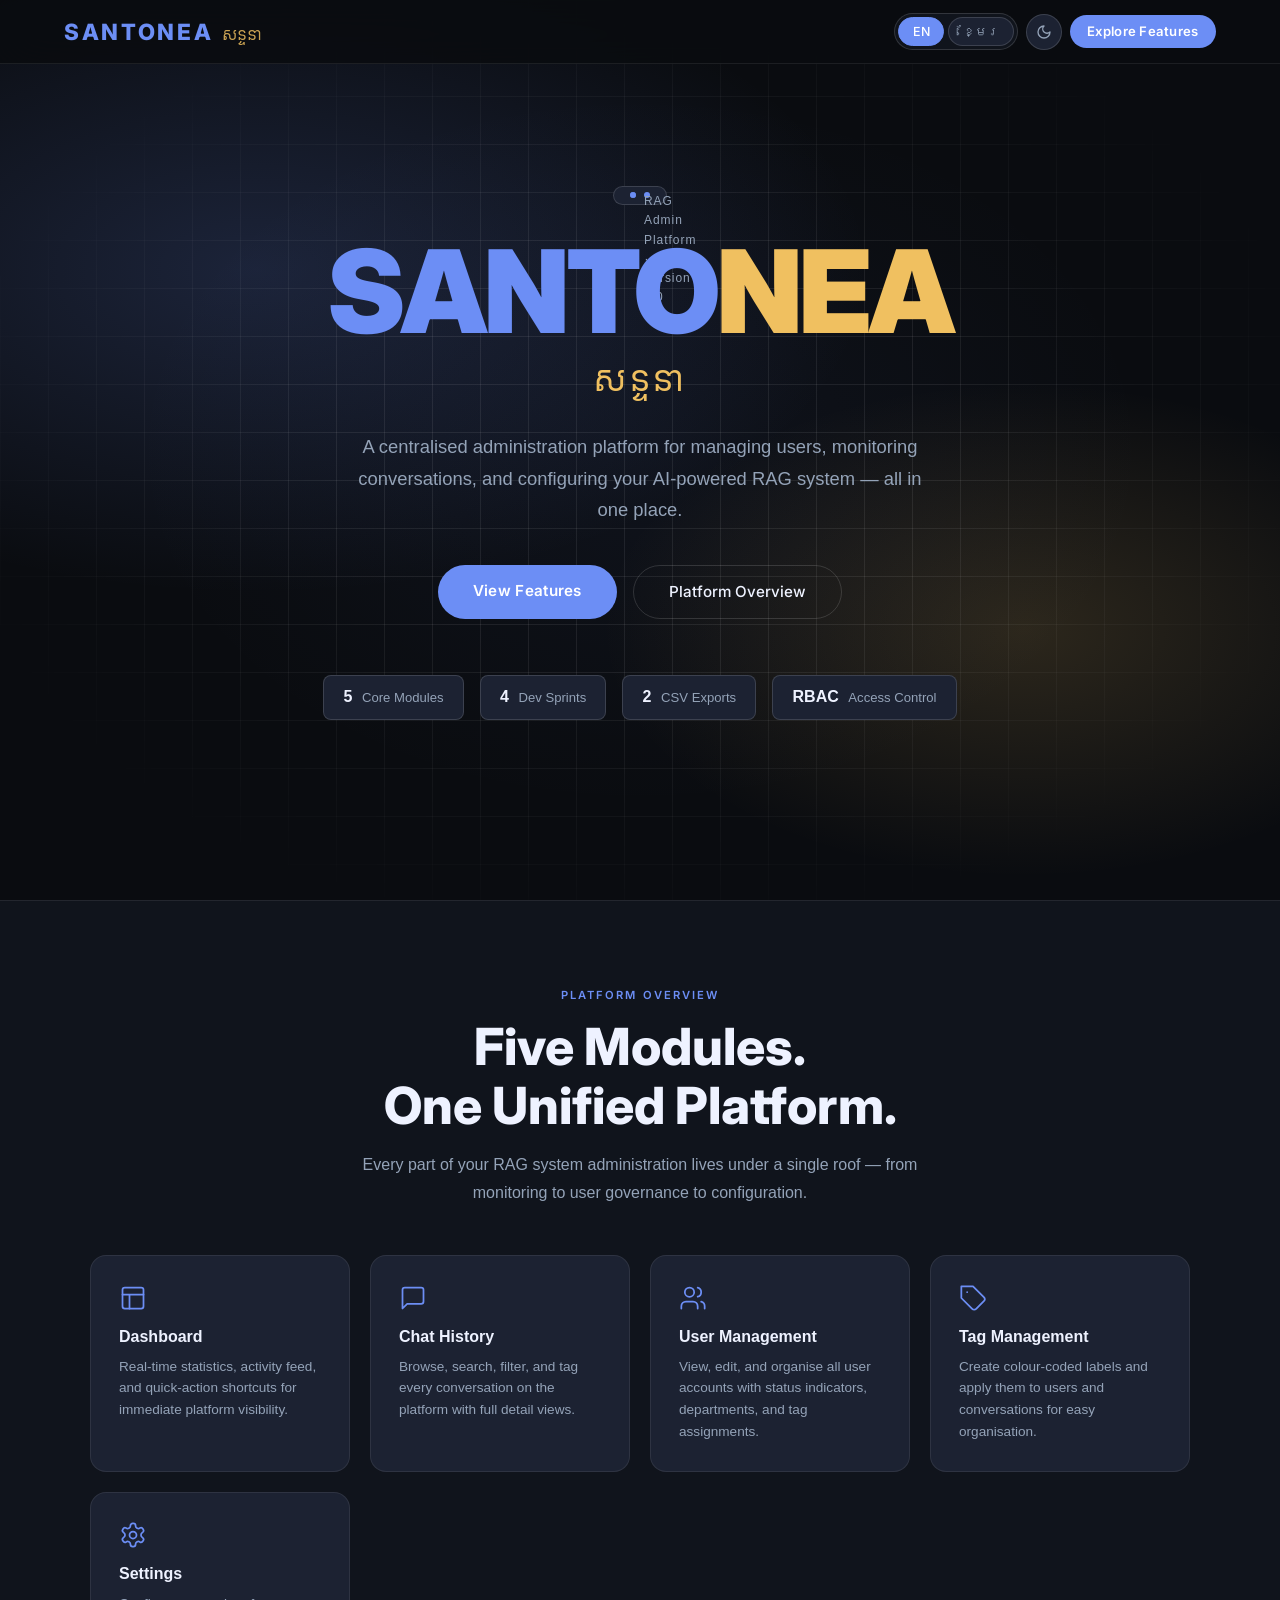
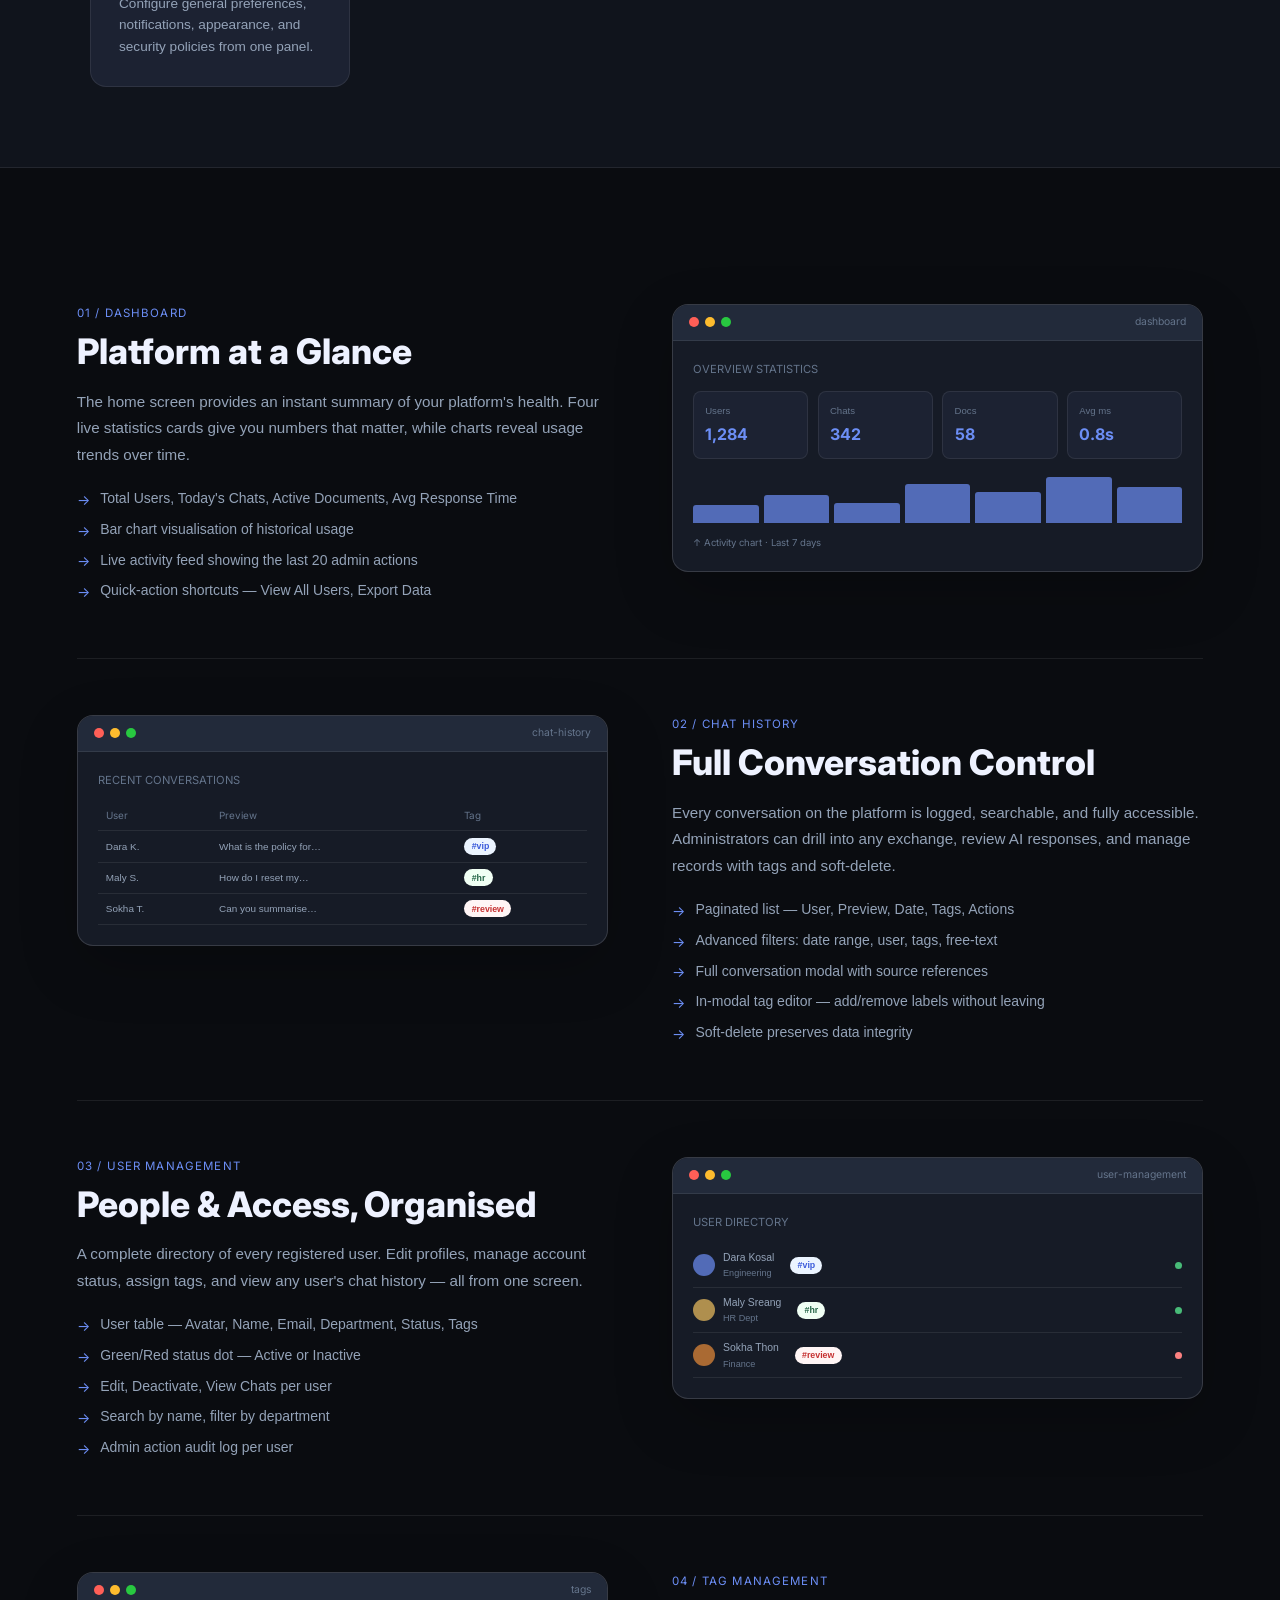
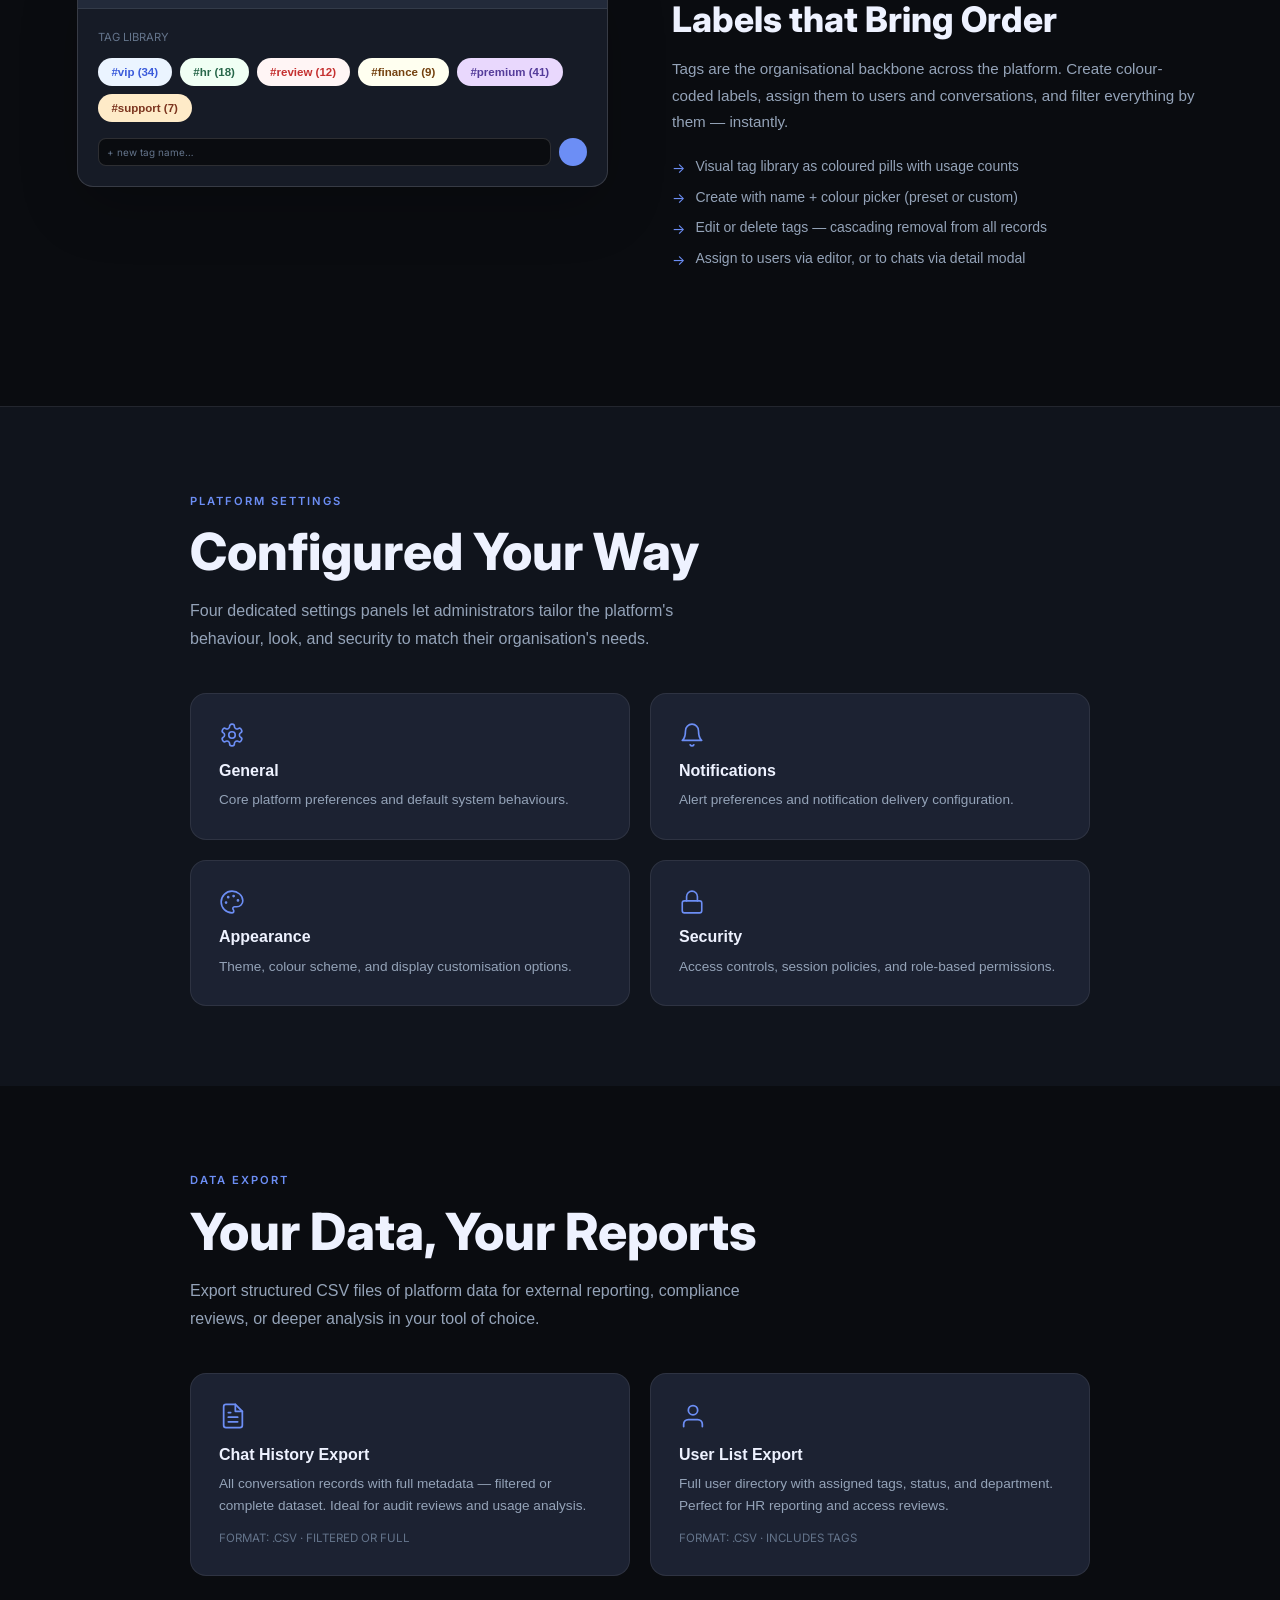
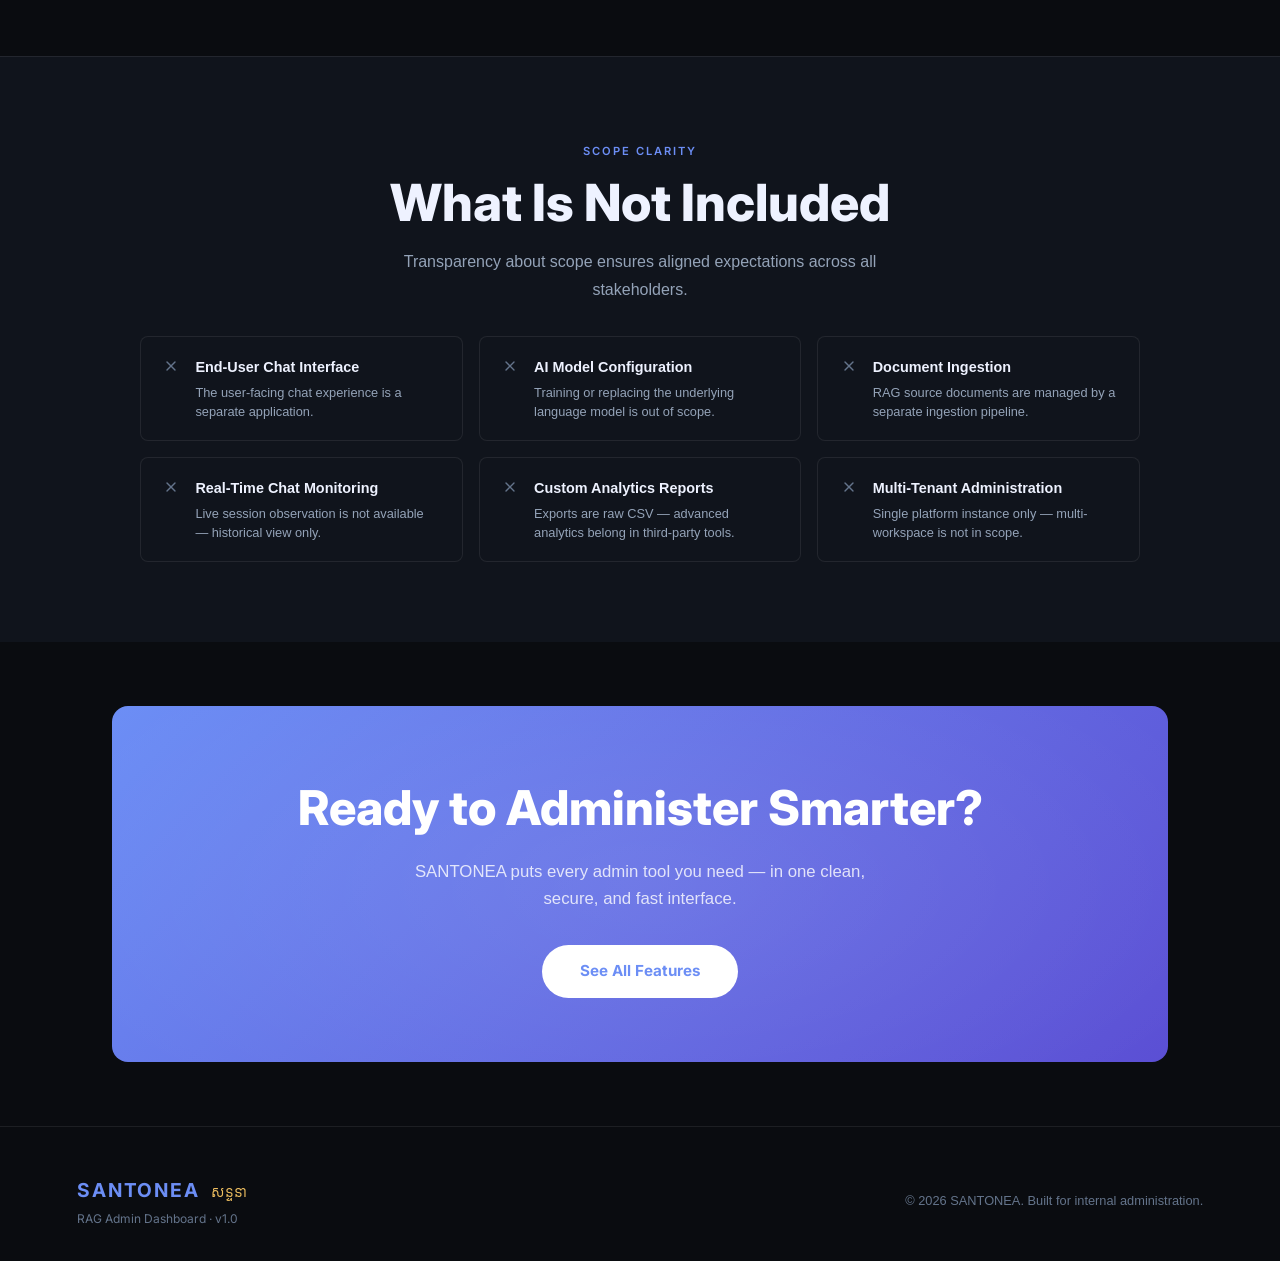
==== index.html @ bc8dea7a "first commit" ====
<!DOCTYPE html>
<html lang="en" data-theme="dark" data-lang="en">
<head>
  <meta charset="UTF-8" />
  <meta name="viewport" content="width=device-width, initial-scale=1.0" />
  <title>SANTONEA - សន្ទនា</title>
  <meta name="description" content="SANTONEA - A centralised AI-powered RAG admin dashboard for managing users, conversations, and platform settings." />
  <meta property="og:title" content="SANTONEA - សន្ទនា" />
  <meta property="og:description" content="A centralised administration platform for your AI-powered RAG system." />
  <meta property="og:type" content="website" />
  <meta property="og:url" content="https://www.santonea.com" />
  <meta name="twitter:card" content="summary_large_image" />
  <meta name="twitter:title" content="SANTONEA - សន្ទនា" />
  
  <!-- Google Fonts: Inter for English -->
  <link rel="preconnect" href="https://fonts.googleapis.com" />
  <link rel="preconnect" href="https://fonts.gstatic.com" crossorigin />
  <link href="https://fonts.googleapis.com/css2?family=Inter:wght@300;400;500;600;700;800;900&family=Noto+Serif+Khmer:wght@300;400;600;700&display=swap" rel="stylesheet" />
  
  <!-- External Stylesheet with local InterKhmer fonts -->
  <link rel="stylesheet" href="styles.css" />
  
  <!-- Minimal fallback styles for critical rendering path -->
  <style>
    * { margin: 0; padding: 0; box-sizing: border-box; }
    html { scroll-behavior: smooth; }
    body { font-family: -apple-system, BlinkMacSystemFont, 'Segoe UI', Roboto, sans-serif; }
    [data-lang="km"] .en { display: none !important; }
    [data-lang="en"] .km { display: none !important; }
  </style>
</head>
<body>

<!-- ── NAV ────────────────────────────────────────────────────────────── -->
<nav>
  <a href="#" class="nav-logo">
    <span class="word-en">SANTONEA</span>
    <span class="word-km">សន្ទនា</span>
  </a>
  <div class="nav-controls">
    <!-- Language toggle -->
    <div style="display:flex;gap:4px;padding:3px;border-radius:999px;border:1px solid var(--border2);background:var(--bg2);">
      <button class="pill-btn active" id="btn-en" onclick="setLang('en')">EN</button>
      <button class="pill-btn"        id="btn-km" onclick="setLang('km')">ខ្មែរ</button>
    </div>
    <!-- Dark/light toggle -->
    <button class="icon-btn" id="theme-btn" onclick="toggleTheme()" title="Toggle theme"><svg xmlns="http://www.w3.org/2000/svg" width="16" height="16" viewBox="0 0 24 24" fill="none" stroke="currentColor" stroke-width="2" stroke-linecap="round" stroke-linejoin="round"><path d="M12 3a6 6 0 0 0 9 9 9 9 0 1 1-9-9Z"/></svg></button>
    <!-- CTA -->
    <a href="#features" class="cta-nav">
      <span class="en">Explore Features</span>
      <span class="km">មុខងារ</span>
    </a>
  </div>
</nav>

<!-- ── HERO ───────────────────────────────────────────────────────────── -->
<section class="hero" id="home">
  <div class="hero-inner">
    <div class="hero-badge">
      <span style="display:inline-flex;align-items:center;color:var(--accent);"><svg xmlns="http://www.w3.org/2000/svg" width="14" height="14" viewBox="0 0 24 24" fill="none" stroke="currentColor" stroke-width="2" stroke-linecap="round" stroke-linejoin="round"><circle cx="12" cy="12" r="1"/><path d="M20.2 20.2c2.04-2.03.02-7.36-4.5-11.9-4.54-4.52-9.87-6.54-11.9-4.5-2.04 2.03-.02 7.36 4.5 11.9 4.54 4.52 9.87 6.54 11.9 4.5Z"/><path d="M15.7 15.7c4.52-4.54 6.54-9.87 4.5-11.9-2.03-2.04-7.36-.02-11.9 4.5-4.52 4.54-6.54 9.87-4.5 11.9 2.03 2.04 7.36.02 11.9-4.5Z"/></svg></span>
      <span class="en">RAG Admin Platform · Version 1.0</span>
      <span class="km">វេទិកា RAG Admin · កំណែ ១.០</span>
    </div>

    <h1 class="hero-title">
      <span class="accent">SANTO</span><span class="gold">NEA</span>
    </h1>
    <p class="hero-sub-km">សន្ទនា</p>

    <p class="hero-desc">
      <span class="en">A centralised administration platform for managing users, monitoring conversations, and configuring your AI-powered RAG system — all in one place.</span>
      <span class="km">វេទិកាគ្រប់គ្រងកណ្ដាលសម្រាប់ការគ្រប់គ្រងអ្នកប្រើ ការត្រួតពិនិត្យការសន្ទនា និងការកម្ណត់ប្រព័ន្ធ AI RAG របស់អ្នក — ទាំងអស់នៅកន្លែងតែមួយ។</span>
    </p>

    <div class="hero-actions">
      <a href="#features" class="btn-primary">
        <span class="en">View Features</span>
        <span class="km">មើលមុខងារ</span>
      </a>
      <a href="#overview" class="btn-outline">
        <span class="en">Platform Overview</span>
        <span class="km">ទិដ្ឋភាពទូទៅ</span>
      </a>
    </div>

    <div class="hero-stats">
      <div class="stat-chip">
        <strong>5</strong>
        <span class="en">Core Modules</span>
        <span class="km">គ្រោងស្នូល</span>
      </div>
      <div class="stat-chip">
        <strong>4</strong>
        <span class="en">Dev Sprints</span>
        <span class="km">ការស្ប្រីន</span>
      </div>
      <div class="stat-chip">
        <strong>2</strong>
        <span class="en">CSV Exports</span>
        <span class="km">នាំចេញទិន្នន័យ</span>
      </div>
      <div class="stat-chip">
        <strong>RBAC</strong>
        <span class="en">Access Control</span>
        <span class="km">ការគ្រប់គ្រងការចូល</span>
      </div>
    </div>
  </div>
</section>

<!-- ── OVERVIEW ───────────────────────────────────────────────────────── -->
<section id="overview" style="background:var(--bg2);border-top:1px solid var(--border);border-bottom:1px solid var(--border);">
  <div class="center reveal">
    <span class="section-label">
      <span class="en">Platform Overview</span>
      <span class="km">ទិដ្ឋភាពទូទៅ</span>
    </span>
    <h2 class="section-title">
      <span class="en">Five Modules.<br/>One Unified Platform.</span>
      <span class="km">ម៉ូឌុលប្រាំ.<br/>វេទិកាមួយ។</span>
    </h2>
    <p class="section-desc">
      <span class="en">Every part of your RAG system administration lives under a single roof — from monitoring to user governance to configuration.</span>
      <span class="km">រាល់ផ្នែកនៃការគ្រប់គ្រង RAG របស់អ្នកមានក្រោមមើមដំបូល — ពីការត្រួតពិនិត្យ ដល់ការគ្រប់គ្រងអ្នកប្រើ ដល់ការកំណត់។</span>
    </p>
  </div>

  <div class="overview-grid reveal" style="max-width:1100px;margin:3rem auto 0;">
    <div class="ov-card">
      <div class="ov-icon"><svg xmlns="http://www.w3.org/2000/svg" width="28" height="28" viewBox="0 0 24 24" fill="none" stroke="var(--accent)" stroke-width="1.5" stroke-linecap="round" stroke-linejoin="round"><rect width="18" height="18" x="3" y="3" rx="2"/><path d="M3 9h18M9 21V9"/></svg></div>
      <div class="ov-title"><span class="en">Dashboard</span><span class="km">ផ្ទាំងគ្រប់គ្រង</span></div>
      <div class="ov-desc"><span class="en">Real-time statistics, activity feed, and quick-action shortcuts for immediate platform visibility.</span><span class="km">ស្ថិតិពេលវេលាជាក់ស្ដែង ព័ត៌មានសកម្មភាព និងផ្លូវកាត់សម្រាប់ការមើលឃើញវេទិកាភ្លាមៗ។</span></div>
    </div>
    <div class="ov-card">
      <div class="ov-icon"><svg xmlns="http://www.w3.org/2000/svg" width="28" height="28" viewBox="0 0 24 24" fill="none" stroke="var(--accent)" stroke-width="1.5" stroke-linecap="round" stroke-linejoin="round"><path d="M21 15a2 2 0 0 1-2 2H7l-4 4V5a2 2 0 0 1 2-2h14a2 2 0 0 1 2 2z"/></svg></div>
      <div class="ov-title"><span class="en">Chat History</span><span class="km">ប្រវត្តិការសន្ទនា</span></div>
      <div class="ov-desc"><span class="en">Browse, search, filter, and tag every conversation on the platform with full detail views.</span><span class="km">រុករក ស្វែងរក ត្រង និងដាក់ស្លាកការសន្ទនាគ្រប់ទាំងអស់ក្នុងវេទិកា។</span></div>
    </div>
    <div class="ov-card">
      <div class="ov-icon"><svg xmlns="http://www.w3.org/2000/svg" width="28" height="28" viewBox="0 0 24 24" fill="none" stroke="var(--accent)" stroke-width="1.5" stroke-linecap="round" stroke-linejoin="round"><path d="M16 21v-2a4 4 0 0 0-4-4H6a4 4 0 0 0-4 4v2"/><circle cx="9" cy="7" r="4"/><path d="M22 21v-2a4 4 0 0 0-3-3.87M16 3.13a4 4 0 0 1 0 7.75"/></svg></div>
      <div class="ov-title"><span class="en">User Management</span><span class="km">ការគ្រប់គ្រងអ្នកប្រើ</span></div>
      <div class="ov-desc"><span class="en">View, edit, and organise all user accounts with status indicators, departments, and tag assignments.</span><span class="km">មើល កែប្រែ និងរៀបចំគណនីអ្នកប្រើទាំងអស់ ជាមួយស្ថានភាព នាយកដ្ឋាន និងការដាក់ស្លាក។</span></div>
    </div>
    <div class="ov-card">
      <div class="ov-icon"><svg xmlns="http://www.w3.org/2000/svg" width="28" height="28" viewBox="0 0 24 24" fill="none" stroke="var(--accent)" stroke-width="1.5" stroke-linecap="round" stroke-linejoin="round"><path d="M12 2H2v10l9.29 9.29c.94.94 2.48.94 3.42 0l6.58-6.58c.94-.94.94-2.48 0-3.42L12 2Z"/><path d="M7 7h.01"/></svg></div>
      <div class="ov-title"><span class="en">Tag Management</span><span class="km">ការគ្រប់គ្រងស្លាក</span></div>
      <div class="ov-desc"><span class="en">Create colour-coded labels and apply them to users and conversations for easy organisation.</span><span class="km">បង្កើតស្លាកពណ៌ និងអនុវត្តវាចំពោះអ្នកប្រើ និងការសន្ទនា។</span></div>
    </div>
    <div class="ov-card">
      <div class="ov-icon"><svg xmlns="http://www.w3.org/2000/svg" width="28" height="28" viewBox="0 0 24 24" fill="none" stroke="var(--accent)" stroke-width="1.5" stroke-linecap="round" stroke-linejoin="round"><path d="M12.22 2h-.44a2 2 0 0 0-2 2v.18a2 2 0 0 1-1 1.73l-.43.25a2 2 0 0 1-2 0l-.15-.08a2 2 0 0 0-2.73.73l-.22.38a2 2 0 0 0 .73 2.73l.15.1a2 2 0 0 1 1 1.72v.51a2 2 0 0 1-1 1.74l-.15.09a2 2 0 0 0-.73 2.73l.22.38a2 2 0 0 0 2.73.73l.15-.08a2 2 0 0 1 2 0l.43.25a2 2 0 0 1 1 1.73V20a2 2 0 0 0 2 2h.44a2 2 0 0 0 2-2v-.18a2 2 0 0 1 1-1.73l.43-.25a2 2 0 0 1 2 0l.15.08a2 2 0 0 0 2.73-.73l.22-.39a2 2 0 0 0-.73-2.73l-.15-.08a2 2 0 0 1-1-1.74v-.5a2 2 0 0 1 1-1.74l.15-.09a2 2 0 0 0 .73-2.73l-.22-.38a2 2 0 0 0-2.73-.73l-.15.08a2 2 0 0 1-2 0l-.43-.25a2 2 0 0 1-1-1.73V4a2 2 0 0 0-2-2z"/><circle cx="12" cy="12" r="3"/></svg></div>
      <div class="ov-title"><span class="en">Settings</span><span class="km">ការកំណត់</span></div>
      <div class="ov-desc"><span class="en">Configure general preferences, notifications, appearance, and security policies from one panel.</span><span class="km">កំណត់ការចូលចិត្ត ការជូនដំណឹង រូបរាង និងគោលការណ៍សុវត្ថិភាព។</span></div>
    </div>
  </div>
</section>

<!-- ── FEATURES ───────────────────────────────────────────────────────── -->
<section id="features">
  <div class="features-wrapper">

    <!-- F1: Dashboard -->
    <div class="feature-block reveal">
      <div>
        <div class="feature-num">01 / DASHBOARD</div>
        <h3 class="feature-title">
          <span class="en">Platform at a Glance</span>
          <span class="km">ផ្ទាំងគ្រប់គ្រងទិន្នន័យ</span>
        </h3>
        <p class="feature-desc">
          <span class="en">The home screen provides an instant summary of your platform's health. Four live statistics cards give you numbers that matter, while charts reveal usage trends over time.</span>
          <span class="km">អេក្រង់ដើមផ្ដល់សង្ខេបភ្លាមៗនៃស្ថានភាពវេទិការបស់អ្នក។ ប័ណ្ណស្ថិតិបួនបង្ហាញចំនួនដែលសំខាន់ ក្នុងពេលដែលក្រាហ្វបង្ហាញនិន្នាការ។</span>
        </p>
        <ul class="feature-list">
          <li><span class="en">Total Users, Today's Chats, Active Documents, Avg Response Time</span><span class="km">អ្នកប្រើសរុប ការសន្ទនាថ្ងៃនេះ ឯកសារសកម្ម ពេលឆ្លើយតបមធ្យម</span></li>
          <li><span class="en">Bar chart visualisation of historical usage</span><span class="km">ក្រាហ្វរបារបង្ហាញការប្រើប្រាស់ប្រវត្តិ</span></li>
          <li><span class="en">Live activity feed showing the last 20 admin actions</span><span class="km">ព័ត៌មានសកម្មភាពបង្ហាញសកម្មភាព admin ២០ ចុងក្រោយ</span></li>
          <li><span class="en">Quick-action shortcuts — View All Users, Export Data</span><span class="km">ផ្លូវកាត់ — មើលអ្នកប្រើ នាំចេញទិន្នន័យ</span></li>
        </ul>
      </div>
      <div class="feature-mockup">
        <div class="mock-bar">
          <div class="mock-dot" style="background:#ff5f57;"></div>
          <div class="mock-dot" style="background:#febc2e;"></div>
          <div class="mock-dot" style="background:#28c840;"></div>
          <span style="font-size:0.65rem;color:var(--text3);margin-left:auto;font-family:var(--font-mono);">dashboard</span>
        </div>
        <div class="mock-body">
          <div class="mock-title">
            <span class="en">OVERVIEW STATISTICS</span>
            <span class="km">ស្ថិតិទូទៅ</span>
          </div>
          <div class="mock-stat-row">
            <div class="mock-stat"><div class="l"><span class="en">Users</span><span class="km">អ្នកប្រើ</span></div><div class="v">1,284</div></div>
            <div class="mock-stat"><div class="l"><span class="en">Chats</span><span class="km">ការសន្ទនា</span></div><div class="v">342</div></div>
            <div class="mock-stat"><div class="l"><span class="en">Docs</span><span class="km">ឯកសារ</span></div><div class="v">58</div></div>
            <div class="mock-stat"><div class="l"><span class="en">Avg ms</span><span class="km">ms</span></div><div class="v">0.8s</div></div>
          </div>
          <div class="mock-bar-chart">
            <div class="mock-bar-item" style="height:35%;"></div>
            <div class="mock-bar-item" style="height:55%;"></div>
            <div class="mock-bar-item" style="height:40%;"></div>
            <div class="mock-bar-item" style="height:75%;"></div>
            <div class="mock-bar-item" style="height:60%;"></div>
            <div class="mock-bar-item" style="height:90%;"></div>
            <div class="mock-bar-item" style="height:70%;"></div>
          </div>
          <div style="font-size:0.6rem;color:var(--text3);font-family:var(--font-mono);">
            <span class="en">↑ Activity chart · Last 7 days</span>
            <span class="km">↑ ក្រាហ្វសកម្មភាព · ៧ ថ្ងៃចុងក្រោយ</span>
          </div>
        </div>
      </div>
    </div>

    <!-- F2: Chat History -->
    <div class="feature-block reverse reveal">
      <div>
        <div class="feature-num">02 / CHAT HISTORY</div>
        <h3 class="feature-title">
          <span class="en">Full Conversation Control</span>
          <span class="km">ការត្រួតពិនិត្យការសន្ទនា</span>
        </h3>
        <p class="feature-desc">
          <span class="en">Every conversation on the platform is logged, searchable, and fully accessible. Administrators can drill into any exchange, review AI responses, and manage records with tags and soft-delete.</span>
          <span class="km">ការសន្ទនាគ្រប់ទាំងអស់ត្រូវបានកត់ត្រា ស្វែងរកបាន និងចូលដំណើរការបានពេញលេញ។ Admin អាចពិនិត្យការឆ្លើយ AI និងគ្រប់គ្រងកំណត់ត្រា។</span>
        </p>
        <ul class="feature-list">
          <li><span class="en">Paginated list — User, Preview, Date, Tags, Actions</span><span class="km">បញ្ជីទំព័រ — អ្នកប្រើ ការមើលជាមុន កាលបរិច្ឆេទ ស្លាក</span></li>
          <li><span class="en">Advanced filters: date range, user, tags, free-text</span><span class="km">ការត្រងកម្រិតខ្ពស់: ដែនកំណត់ កាលបរិច្ឆេទ អ្នកប្រើ ស្លាក</span></li>
          <li><span class="en">Full conversation modal with source references</span><span class="km">ម៉ូឌែលការសន្ទនាពេញជាមួយការយោង</span></li>
          <li><span class="en">In-modal tag editor — add/remove labels without leaving</span><span class="km">កែស្លាកក្នុងម៉ូឌែល — បន្ថែម/លុបស្លាក</span></li>
          <li><span class="en">Soft-delete preserves data integrity</span><span class="km">ការលុបទន់ — រក្សាភាពត្រឹមត្រូវទិន្នន័យ</span></li>
        </ul>
      </div>
      <div class="feature-mockup">
        <div class="mock-bar">
          <div class="mock-dot" style="background:#ff5f57;"></div>
          <div class="mock-dot" style="background:#febc2e;"></div>
          <div class="mock-dot" style="background:#28c840;"></div>
          <span style="font-size:0.65rem;color:var(--text3);margin-left:auto;font-family:var(--font-mono);">chat-history</span>
        </div>
        <div class="mock-body">
          <div class="mock-title">
            <span class="en">RECENT CONVERSATIONS</span>
            <span class="km">ការសន្ទនាថ្មីៗ</span>
          </div>
          <table class="mock-table">
            <thead><tr>
              <th><span class="en">User</span><span class="km">អ្នកប្រើ</span></th>
              <th><span class="en">Preview</span><span class="km">ការមើល</span></th>
              <th><span class="en">Tag</span><span class="km">ស្លាក</span></th>
            </tr></thead>
            <tbody>
              <tr>
                <td>Dara K.</td>
                <td style="max-width:120px;overflow:hidden;text-overflow:ellipsis;white-space:nowrap;"><span class="en">What is the policy for…</span><span class="km">គោលនយោបាយ…</span></td>
                <td><span class="mock-tag" style="background:#ebf4ff;color:#3b5bdb;">#vip</span></td>
              </tr>
              <tr>
                <td>Maly S.</td>
                <td style="max-width:120px;overflow:hidden;text-overflow:ellipsis;white-space:nowrap;"><span class="en">How do I reset my…</span><span class="km">ខ្ញុំ reset…</span></td>
                <td><span class="mock-tag" style="background:#f0fff4;color:#276749;">#hr</span></td>
              </tr>
              <tr>
                <td>Sokha T.</td>
                <td style="max-width:120px;overflow:hidden;text-overflow:ellipsis;white-space:nowrap;"><span class="en">Can you summarise…</span><span class="km">សង្ខេប…</span></td>
                <td><span class="mock-tag" style="background:#fff5f5;color:#c53030;">#review</span></td>
              </tr>
            </tbody>
          </table>
        </div>
      </div>
    </div>

    <!-- F3: User Management -->
    <div class="feature-block reveal">
      <div>
        <div class="feature-num">03 / USER MANAGEMENT</div>
        <h3 class="feature-title">
          <span class="en">People & Access, Organised</span>
          <span class="km">អ្នកប្រើ និងការចូល</span>
        </h3>
        <p class="feature-desc">
          <span class="en">A complete directory of every registered user. Edit profiles, manage account status, assign tags, and view any user's chat history — all from one screen.</span>
          <span class="km">ថតឈ្មោះពេញលេញនៃអ្នកប្រើដែលបានចុះឈ្មោះ។ កែប្រែប្រវត្តិ គ្រប់គ្រងស្ថានភាព ដាក់ស្លាក និងមើលប្រវត្តិការសន្ទនា។</span>
        </p>
        <ul class="feature-list">
          <li><span class="en">User table — Avatar, Name, Email, Department, Status, Tags</span><span class="km">តារាងអ្នកប្រើ — រូបភាព ឈ្មោះ អ៊ីមែល នាយកដ្ឋាន ស្ថានភាព ស្លាក</span></li>
          <li><span class="en">Green/Red status dot — Active or Inactive</span><span class="km">ចំណុចព្រីស/ក្រហម — សកម្ម ឬអសកម្ម</span></li>
          <li><span class="en">Edit, Deactivate, View Chats per user</span><span class="km">កែ អសកម្ម មើលការសន្ទនា សម្រាប់អ្នកប្រើ</span></li>
          <li><span class="en">Search by name, filter by department</span><span class="km">ស្វែងរកតាមឈ្មោះ ត្រងតាមនាយកដ្ឋាន</span></li>
          <li><span class="en">Admin action audit log per user</span><span class="km">កំណត់ហេតុសកម្មភាព admin សម្រាប់អ្នកប្រើ</span></li>
        </ul>
      </div>
      <div class="feature-mockup">
        <div class="mock-bar">
          <div class="mock-dot" style="background:#ff5f57;"></div>
          <div class="mock-dot" style="background:#febc2e;"></div>
          <div class="mock-dot" style="background:#28c840;"></div>
          <span style="font-size:0.65rem;color:var(--text3);margin-left:auto;font-family:var(--font-mono);">user-management</span>
        </div>
        <div class="mock-body">
          <div class="mock-title">
            <span class="en">USER DIRECTORY</span>
            <span class="km">ថតឈ្មោះអ្នកប្រើ</span>
          </div>
          <div class="mock-user-row">
            <div class="mock-avatar"></div>
            <div><div class="mock-uname">Dara Kosal</div><div class="mock-udept"><span class="en">Engineering</span><span class="km">វិស្វកម្ម</span></div></div>
            <span class="mock-tag" style="background:#ebf4ff;color:#3b5bdb;font-size:0.55rem;margin-left:8px;">#vip</span>
            <div class="mock-dot-status" style="background:#48bb78;"></div>
          </div>
          <div class="mock-user-row">
            <div class="mock-avatar" style="background:var(--gold);"></div>
            <div><div class="mock-uname">Maly Sreang</div><div class="mock-udept"><span class="en">HR Dept</span><span class="km">នាយកដ្ឋាន HR</span></div></div>
            <span class="mock-tag" style="background:#f0fff4;color:#276749;font-size:0.55rem;margin-left:8px;">#hr</span>
            <div class="mock-dot-status" style="background:#48bb78;"></div>
          </div>
          <div class="mock-user-row">
            <div class="mock-avatar" style="background:#e88c3a;"></div>
            <div><div class="mock-uname">Sokha Thon</div><div class="mock-udept"><span class="en">Finance</span><span class="km">ហិរញ្ញវត្ថុ</span></div></div>
            <span class="mock-tag" style="background:#fff5f5;color:#c53030;font-size:0.55rem;margin-left:8px;">#review</span>
            <div class="mock-dot-status" style="background:#fc8181;"></div>
          </div>
        </div>
      </div>
    </div>

    <!-- F4: Tag Management -->
    <div class="feature-block reverse reveal">
      <div>
        <div class="feature-num">04 / TAG MANAGEMENT</div>
        <h3 class="feature-title">
          <span class="en">Labels that Bring Order</span>
          <span class="km">ស្លាកដែលនាំមកនូវរបៀប</span>
        </h3>
        <p class="feature-desc">
          <span class="en">Tags are the organisational backbone across the platform. Create colour-coded labels, assign them to users and conversations, and filter everything by them — instantly.</span>
          <span class="km">ស្លាកគឺជាស្នូលនៃការរៀបចំនៃវេទិកា។ បង្កើតស្លាកពណ៌ ដាក់ចំពោះអ្នកប្រើ និងការសន្ទនា ហើយត្រងរាល់អ្វីដោយភ្លាម។</span>
        </p>
        <ul class="feature-list">
          <li><span class="en">Visual tag library as coloured pills with usage counts</span><span class="km">ឃ្លាំងស្លាកបង្ហាញជាពណ៌ ជាមួយចំនួនការប្រើ</span></li>
          <li><span class="en">Create with name + colour picker (preset or custom)</span><span class="km">បង្កើតដោយឈ្មោះ + ជ្រើសពណ៌ (ស្ដង់ដារ ឬផ្ទាល់ខ្លួន)</span></li>
          <li><span class="en">Edit or delete tags — cascading removal from all records</span><span class="km">កែ ឬលុបស្លាក — លុបពីកំណត់ត្រាទាំងអស់ស្វ័យប្រវត្តិ</span></li>
          <li><span class="en">Assign to users via editor, or to chats via detail modal</span><span class="km">ដាក់ស្លាកចំពោះអ្នកប្រើ ឬការសន្ទនា</span></li>
        </ul>
      </div>
      <div class="feature-mockup">
        <div class="mock-bar">
          <div class="mock-dot" style="background:#ff5f57;"></div>
          <div class="mock-dot" style="background:#febc2e;"></div>
          <div class="mock-dot" style="background:#28c840;"></div>
          <span style="font-size:0.65rem;color:var(--text3);margin-left:auto;font-family:var(--font-mono);">tags</span>
        </div>
        <div class="mock-body">
          <div class="mock-title">
            <span class="en">TAG LIBRARY</span>
            <span class="km">ឃ្លាំងស្លាក</span>
          </div>
          <div class="tag-cloud" style="margin-bottom:1rem;">
            <span class="tag-pill" style="background:#ebf4ff;color:#3b5bdb;">#vip (34)</span>
            <span class="tag-pill" style="background:#f0fff4;color:#276749;">#hr (18)</span>
            <span class="tag-pill" style="background:#fff5f5;color:#c53030;">#review (12)</span>
            <span class="tag-pill" style="background:#fffff0;color:#744210;">#finance (9)</span>
            <span class="tag-pill" style="background:#e9d8fd;color:#553c9a;">#premium (41)</span>
            <span class="tag-pill" style="background:#feebc8;color:#7b341e;">#support (7)</span>
          </div>
          <div style="display:flex;gap:0.5rem;align-items:center;">
            <div style="flex:1;height:28px;border-radius:var(--radius-sm);border:1px solid var(--border2);background:var(--bg);padding:0 0.5rem;display:flex;align-items:center;">
              <span style="font-size:0.62rem;color:var(--text3);font-family:var(--font-mono);">
                <span class="en">+ new tag name…</span>
                <span class="km">+ ឈ្មោះស្លាកថ្មី…</span>
              </span>
            </div>
            <div style="width:28px;height:28px;border-radius:50%;background:#6c8ef5;"></div>
          </div>
        </div>
      </div>
    </div>

  </div>
</section>

<!-- ── SETTINGS ───────────────────────────────────────────────────────── -->
<section id="settings" style="background:var(--bg2);border-top:1px solid var(--border);">
  <div style="max-width:900px;margin:0 auto;">
    <div class="reveal">
      <span class="section-label">
        <span class="en">Platform Settings</span>
        <span class="km">ការកំណត់វេទិកា</span>
      </span>
      <h2 class="section-title">
        <span class="en">Configured Your Way</span>
        <span class="km">ការកំណត់តាមអ្នក</span>
      </h2>
      <p class="section-desc">
        <span class="en">Four dedicated settings panels let administrators tailor the platform's behaviour, look, and security to match their organisation's needs.</span>
        <span class="km">បន្ទះការកំណត់បួនអនុញ្ញាតឱ្យ admin ជ្រើសរើសអាកប្បកិរិយា រូបរាង និងសុវត្ថិភាពវេទិកា។</span>
      </p>
    </div>
    <div class="settings-grid reveal">
      <div class="settings-card">
        <div class="settings-icon"><svg xmlns="http://www.w3.org/2000/svg" width="26" height="26" viewBox="0 0 24 24" fill="none" stroke="var(--accent)" stroke-width="1.5" stroke-linecap="round" stroke-linejoin="round"><path d="M12.22 2h-.44a2 2 0 0 0-2 2v.18a2 2 0 0 1-1 1.73l-.43.25a2 2 0 0 1-2 0l-.15-.08a2 2 0 0 0-2.73.73l-.22.38a2 2 0 0 0 .73 2.73l.15.1a2 2 0 0 1 1 1.72v.51a2 2 0 0 1-1 1.74l-.15.09a2 2 0 0 0-.73 2.73l.22.38a2 2 0 0 0 2.73.73l.15-.08a2 2 0 0 1 2 0l.43.25a2 2 0 0 1 1 1.73V20a2 2 0 0 0 2 2h.44a2 2 0 0 0 2-2v-.18a2 2 0 0 1 1-1.73l.43-.25a2 2 0 0 1 2 0l.15.08a2 2 0 0 0 2.73-.73l.22-.39a2 2 0 0 0-.73-2.73l-.15-.08a2 2 0 0 1-1-1.74v-.5a2 2 0 0 1 1-1.74l.15-.09a2 2 0 0 0 .73-2.73l-.22-.38a2 2 0 0 0-2.73-.73l-.15.08a2 2 0 0 1-2 0l-.43-.25a2 2 0 0 1-1-1.73V4a2 2 0 0 0-2-2z"/><circle cx="12" cy="12" r="3"/></svg></div>
        <div class="settings-title"><span class="en">General</span><span class="km">ទូទៅ</span></div>
        <div class="settings-desc"><span class="en">Core platform preferences and default system behaviours.</span><span class="km">ចំណូលចិត្តស្នូលនៃវេទិកា និងអាកប្បកិរិយាប្រព័ន្ធ។</span></div>
      </div>
      <div class="settings-card">
        <div class="settings-icon"><svg xmlns="http://www.w3.org/2000/svg" width="26" height="26" viewBox="0 0 24 24" fill="none" stroke="var(--accent)" stroke-width="1.5" stroke-linecap="round" stroke-linejoin="round"><path d="M6 8a6 6 0 0 1 12 0c0 7 3 9 3 9H3s3-2 3-9"/><path d="M10.3 21a1.94 1.94 0 0 0 3.4 0"/></svg></div>
        <div class="settings-title"><span class="en">Notifications</span><span class="km">ការជូនដំណឹង</span></div>
        <div class="settings-desc"><span class="en">Alert preferences and notification delivery configuration.</span><span class="km">ចំណូលចិត្តការជូនដំណឹង និងការរៀបចំការបញ្ជូន។</span></div>
      </div>
      <div class="settings-card">
        <div class="settings-icon"><svg xmlns="http://www.w3.org/2000/svg" width="26" height="26" viewBox="0 0 24 24" fill="none" stroke="var(--accent)" stroke-width="1.5" stroke-linecap="round" stroke-linejoin="round"><circle cx="13.5" cy="6.5" r=".5" fill="currentColor"/><circle cx="17.5" cy="10.5" r=".5" fill="currentColor"/><circle cx="8.5" cy="7.5" r=".5" fill="currentColor"/><circle cx="6.5" cy="12.5" r=".5" fill="currentColor"/><path d="M12 2C6.5 2 2 6.5 2 12s4.5 10 10 10c.926 0 1.648-.746 1.648-1.688 0-.437-.18-.835-.437-1.125-.29-.289-.438-.652-.438-1.125a1.64 1.64 0 0 1 1.668-1.668h1.996c3.051 0 5.555-2.503 5.555-5.554C21.965 6.012 17.461 2 12 2z"/></svg></div>
        <div class="settings-title"><span class="en">Appearance</span><span class="km">រូបរាង</span></div>
        <div class="settings-desc"><span class="en">Theme, colour scheme, and display customisation options.</span><span class="km">ស្បែក ជម្រើសពណ៌ និងការប្ដូររូបរាង។</span></div>
      </div>
      <div class="settings-card">
        <div class="settings-icon"><svg xmlns="http://www.w3.org/2000/svg" width="26" height="26" viewBox="0 0 24 24" fill="none" stroke="var(--accent)" stroke-width="1.5" stroke-linecap="round" stroke-linejoin="round"><rect width="18" height="11" x="3" y="11" rx="2" ry="2"/><path d="M7 11V7a5 5 0 0 1 10 0v4"/></svg></div>
        <div class="settings-title"><span class="en">Security</span><span class="km">សុវត្ថិភាព</span></div>
        <div class="settings-desc"><span class="en">Access controls, session policies, and role-based permissions.</span><span class="km">ការគ្រប់គ្រងការចូល គោលនយោបាយ session និងការអនុញ្ញាត។</span></div>
      </div>
    </div>
  </div>
</section>

<!-- ── EXPORT ─────────────────────────────────────────────────────────── -->
<section id="export">
  <div style="max-width:900px;margin:0 auto;">
    <div class="reveal">
      <span class="section-label">
        <span class="en">Data Export</span>
        <span class="km">ការនាំចេញទិន្នន័យ</span>
      </span>
      <h2 class="section-title">
        <span class="en">Your Data, Your Reports</span>
        <span class="km">ទិន្នន័យរបស់អ្នក</span>
      </h2>
      <p class="section-desc">
        <span class="en">Export structured CSV files of platform data for external reporting, compliance reviews, or deeper analysis in your tool of choice.</span>
        <span class="km">នាំចេញឯកសារ CSV ដែលមានរចនាសម្ព័ន្ធ សម្រាប់ការរាយការណ៍ ឬការវិភាគ។</span>
      </p>
    </div>
    <div class="export-cards reveal">
      <div class="export-card">
        <div class="export-icon"><svg xmlns="http://www.w3.org/2000/svg" width="28" height="28" viewBox="0 0 24 24" fill="none" stroke="var(--accent)" stroke-width="1.5" stroke-linecap="round" stroke-linejoin="round"><path d="M14 2H6a2 2 0 0 0-2 2v16a2 2 0 0 0 2 2h12a2 2 0 0 0 2-2V8z"/><polyline points="14 2 14 8 20 8"/><line x1="16" x2="8" y1="13" y2="13"/><line x1="16" x2="8" y1="17" y2="17"/><line x1="10" x2="8" y1="9" y2="9"/></svg></div>
        <div class="export-title"><span class="en">Chat History Export</span><span class="km">នាំចេញប្រវត្តិការសន្ទនា</span></div>
        <div class="export-desc"><span class="en">All conversation records with full metadata — filtered or complete dataset. Ideal for audit reviews and usage analysis.</span><span class="km">កំណត់ត្រាការសន្ទនាទាំងអស់ — ទិន្នន័យដែលបានត្រង ឬពេញ។ ល្អសម្រាប់ការត្រួតពិនិត្យ។</span></div>
        <div class="export-meta">FORMAT: .CSV  ·  FILTERED OR FULL</div>
      </div>
      <div class="export-card">
        <div class="export-icon"><svg xmlns="http://www.w3.org/2000/svg" width="28" height="28" viewBox="0 0 24 24" fill="none" stroke="var(--accent)" stroke-width="1.5" stroke-linecap="round" stroke-linejoin="round"><path d="M20 21v-2a4 4 0 0 0-4-4H8a4 4 0 0 0-4 4v2"/><circle cx="12" cy="7" r="4"/></svg></div>
        <div class="export-title"><span class="en">User List Export</span><span class="km">នាំចេញបញ្ជីអ្នកប្រើ</span></div>
        <div class="export-desc"><span class="en">Full user directory with assigned tags, status, and department. Perfect for HR reporting and access reviews.</span><span class="km">ថតឈ្មោះអ្នកប្រើពេញ ជាមួយស្លាក ស្ថានភាព និងនាយកដ្ឋាន។ ល្អសម្រាប់ HR។</span></div>
        <div class="export-meta">FORMAT: .CSV  ·  INCLUDES TAGS</div>
      </div>
    </div>
  </div>
</section>

<!-- ── SCOPE ──────────────────────────────────────────────────────────── -->
<section style="background:var(--bg2);border-top:1px solid var(--border);">
  <div style="max-width:1000px;margin:0 auto;">
    <div class="reveal center">
      <span class="section-label">
        <span class="en">Scope Clarity</span>
        <span class="km">ភាពច្បាស់នៃវិសាលភាព</span>
      </span>
      <h2 class="section-title">
        <span class="en">What Is Not Included</span>
        <span class="km">អ្វីដែលមិនត្រូវបានដាក់បញ្ចូល</span>
      </h2>
      <p class="section-desc">
        <span class="en">Transparency about scope ensures aligned expectations across all stakeholders.</span>
        <span class="km">ភាពប្រាកដអំពីវិសាលភាពធានាបានការរំពឹងទុករបស់ភាគីពាក់ព័ន្ធ។</span>
      </p>
    </div>
    <div class="scope-list reveal">
      <div class="scope-item">
        <div class="scope-x"><svg xmlns="http://www.w3.org/2000/svg" width="16" height="16" viewBox="0 0 24 24" fill="none" stroke="var(--text3)" stroke-width="2" stroke-linecap="round" stroke-linejoin="round"><line x1="18" x2="6" y1="6" y2="18"/><line x1="6" x2="18" y1="6" y2="18"/></svg></div>
        <div><div class="scope-title"><span class="en">End-User Chat Interface</span><span class="km">ចំណុចប្រទាក់ Chat អ្នកប្រើ</span></div><div class="scope-note"><span class="en">The user-facing chat experience is a separate application.</span><span class="km">បទពិសោធន៍ Chat ជាកម្មវិធីដោយឡែក។</span></div></div>
      </div>
      <div class="scope-item">
        <div class="scope-x"><svg xmlns="http://www.w3.org/2000/svg" width="16" height="16" viewBox="0 0 24 24" fill="none" stroke="var(--text3)" stroke-width="2" stroke-linecap="round" stroke-linejoin="round"><line x1="18" x2="6" y1="6" y2="18"/><line x1="6" x2="18" y1="6" y2="18"/></svg></div>
        <div><div class="scope-title"><span class="en">AI Model Configuration</span><span class="km">ការកំណត់ម៉ូដែល AI</span></div><div class="scope-note"><span class="en">Training or replacing the underlying language model is out of scope.</span><span class="km">ការបណ្ដុះបណ្ដាល ឬជំនួសម៉ូដែលភាសា នៅក្រៅវិសាលភាព។</span></div></div>
      </div>
      <div class="scope-item">
        <div class="scope-x"><svg xmlns="http://www.w3.org/2000/svg" width="16" height="16" viewBox="0 0 24 24" fill="none" stroke="var(--text3)" stroke-width="2" stroke-linecap="round" stroke-linejoin="round"><line x1="18" x2="6" y1="6" y2="18"/><line x1="6" x2="18" y1="6" y2="18"/></svg></div>
        <div><div class="scope-title"><span class="en">Document Ingestion</span><span class="km">ការបញ្ចូលឯកសារ</span></div><div class="scope-note"><span class="en">RAG source documents are managed by a separate ingestion pipeline.</span><span class="km">ឯកសារ RAG ត្រូវបានគ្រប់គ្រងដោយ pipeline ដោយឡែក។</span></div></div>
      </div>
      <div class="scope-item">
        <div class="scope-x"><svg xmlns="http://www.w3.org/2000/svg" width="16" height="16" viewBox="0 0 24 24" fill="none" stroke="var(--text3)" stroke-width="2" stroke-linecap="round" stroke-linejoin="round"><line x1="18" x2="6" y1="6" y2="18"/><line x1="6" x2="18" y1="6" y2="18"/></svg></div>
        <div><div class="scope-title"><span class="en">Real-Time Chat Monitoring</span><span class="km">ការត្រួតពិនិត្យការសន្ទនាជាក់ស្ដែង</span></div><div class="scope-note"><span class="en">Live session observation is not available — historical view only.</span><span class="km">ការពិនិត្យ session ផ្ទាល់ — មិនអាចប្រើបានទេ ប្រវត្តិប៉ុណ្ណោះ។</span></div></div>
      </div>
      <div class="scope-item">
        <div class="scope-x"><svg xmlns="http://www.w3.org/2000/svg" width="16" height="16" viewBox="0 0 24 24" fill="none" stroke="var(--text3)" stroke-width="2" stroke-linecap="round" stroke-linejoin="round"><line x1="18" x2="6" y1="6" y2="18"/><line x1="6" x2="18" y1="6" y2="18"/></svg></div>
        <div><div class="scope-title"><span class="en">Custom Analytics Reports</span><span class="km">របាយការណ៍វិភាគផ្ទាល់ខ្លួន</span></div><div class="scope-note"><span class="en">Exports are raw CSV — advanced analytics belong in third-party tools.</span><span class="km">ការនាំចេញ CSV ឆៅ — ការវិភាគកម្រិតខ្ពស់ស្ថិតក្នុងឧបករណ៍ភាគីទីបី។</span></div></div>
      </div>
      <div class="scope-item">
        <div class="scope-x"><svg xmlns="http://www.w3.org/2000/svg" width="16" height="16" viewBox="0 0 24 24" fill="none" stroke="var(--text3)" stroke-width="2" stroke-linecap="round" stroke-linejoin="round"><line x1="18" x2="6" y1="6" y2="18"/><line x1="6" x2="18" y1="6" y2="18"/></svg></div>
        <div><div class="scope-title"><span class="en">Multi-Tenant Administration</span><span class="km">ការគ្រប់គ្រង Multi-Tenant</span></div><div class="scope-note"><span class="en">Single platform instance only — multi-workspace is not in scope.</span><span class="km">ឧទាហរណ៍វេទិកាតែមួយ — multi-workspace នៅក្រៅវិសាលភាព។</span></div></div>
      </div>
    </div>
  </div>
</section>

<!-- ── CTA ────────────────────────────────────────────────────────────── -->
<section style="padding:4rem clamp(1.5rem,5vw,4rem);">
  <div class="cta-band reveal">
    <h2>
      <span class="en">Ready to Administer Smarter?</span>
      <span class="km">ត្រៀមខ្លួនគ្រប់គ្រងកាន់តែឆ្លាត?</span>
    </h2>
    <p>
      <span class="en">SANTONEA puts every admin tool you need — in one clean, secure, and fast interface.</span>
      <span class="km">SANTONEA ដាក់ឧបករណ៍ admin ទាំងអស់ — ក្នុងចំណុចប្រទាក់ស្អាត សុវត្ថិភាព និងលឿន។</span>
    </p>
    <a href="#overview" class="btn-white">
      <span class="en">See All Features</span>
      <span class="km">មើលមុខងារទាំងអស់</span>
    </a>
  </div>
</section>

<!-- ── FOOTER ─────────────────────────────────────────────────────────── -->
<footer>
  <div class="footer-brand">
    <span class="word-en">SANTONEA</span>
    <span class="word-km">សន្ទនា</span>
    <div style="font-size:0.75rem;color:var(--text3);margin-top:0.25rem;font-family:var(--font-mono);">
      <span class="en">RAG Admin Dashboard · v1.0</span>
      <span class="km">ផ្ទាំងគ្រប់គ្រង RAG · v1.0</span>
    </div>
  </div>
  <div class="footer-copy">
    <span class="en">© 2026 SANTONEA. Built for internal administration.</span>
    <span class="km">© 2026 SANTONEA. បង្កើតសម្រាប់ការគ្រប់គ្រងខាងក្នុង។</span>
  </div>
</footer>

<script>
  // ── Theme ──────────────────────────────────────────────────────────
  const html = document.documentElement;
  const themeBtn = document.getElementById('theme-btn');

  function setTheme(t) {
    html.setAttribute('data-theme', t);
    themeBtn.innerHTML = t === 'dark'
      ? `<svg xmlns="http://www.w3.org/2000/svg" width="16" height="16" viewBox="0 0 24 24" fill="none" stroke="currentColor" stroke-width="2" stroke-linecap="round" stroke-linejoin="round"><path d="M12 3a6 6 0 0 0 9 9 9 9 0 1 1-9-9Z"/></svg>`
      : `<svg xmlns="http://www.w3.org/2000/svg" width="16" height="16" viewBox="0 0 24 24" fill="none" stroke="currentColor" stroke-width="2" stroke-linecap="round" stroke-linejoin="round"><circle cx="12" cy="12" r="4"/><path d="M12 2v2M12 20v2M4.93 4.93l1.41 1.41M17.66 17.66l1.41 1.41M2 12h2M20 12h2M6.34 17.66l-1.41 1.41M19.07 4.93l-1.41 1.41"/></svg>`;
    localStorage.setItem('santonea-theme', t);
  }

  function toggleTheme() {
    setTheme(html.getAttribute('data-theme') === 'dark' ? 'light' : 'dark');
  }

  // ── Language ───────────────────────────────────────────────────────
  const btnEn = document.getElementById('btn-en');
  const btnKm = document.getElementById('btn-km');

  function setLang(l) {
    html.setAttribute('data-lang', l);
    html.setAttribute('lang', l === 'km' ? 'km' : 'en');
    btnEn.classList.toggle('active', l === 'en');
    btnKm.classList.toggle('active', l === 'km');
    localStorage.setItem('santonea-lang', l);
  }

  // ── Restore prefs ──────────────────────────────────────────────────
  const savedTheme = localStorage.getItem('santonea-theme') || 'dark';
  const savedLang  = localStorage.getItem('santonea-lang')  || 'en';
  setTheme(savedTheme);
  setLang(savedLang);

  // ── Scroll reveal ──────────────────────────────────────────────────
  const observer = new IntersectionObserver((entries) => {
    entries.forEach((e, i) => {
      if (e.isIntersecting) {
        setTimeout(() => e.target.classList.add('visible'), i * 80);
        observer.unobserve(e.target);
      }
    });
  }, { threshold: 0.08 });

  document.querySelectorAll('.reveal').forEach(el => observer.observe(el));
</script>
</body>
</html>
---- styles.css ----
/* ── FONT FACES ─────────────────────────────────────────────────── */
@font-face {
  font-family: 'InterKhmerLooped';
  src: url('InterKhmer/ttf/InterKhmerLooped-Regular.ttf') format('truetype');
  font-weight: 400;
  font-style: normal;
  font-display: swap;
}

@font-face {
  font-family: 'InterKhmerLooped';
  src: url('InterKhmer/ttf/InterKhmerLooped-Medium.ttf') format('truetype');
  font-weight: 500;
  font-style: normal;
  font-display: swap;
}

@font-face {
  font-family: 'InterKhmerLooped';
  src: url('InterKhmer/ttf/InterKhmerLooped-SemiBold.ttf') format('truetype');
  font-weight: 600;
  font-style: normal;
  font-display: swap;
}

@font-face {
  font-family: 'InterKhmerLooped';
  src: url('InterKhmer/ttf/InterKhmerLooped-Bold.ttf') format('truetype');
  font-weight: 700;
  font-style: normal;
  font-display: swap;
}

/* ── TOKENS ─────────────────────────────────────────────────────── */
:root {
  --ease: cubic-bezier(.22,1,.36,1);
  --radius: 16px;
  --radius-sm: 8px;
  --font-display: 'Inter', 'InterKhmerLooped', 'Noto Serif Khmer', sans-serif;
  --font-body: 'Inter', sans-serif;
  --font-mono: 'Inter', monospace;
}

[data-theme="dark"] {
  --bg:          #0a0c10;
  --bg2:         #10141c;
  --bg3:         #161b26;
  --surface:     #1c2232;
  --surface2:    #222a3a;
  --border:      rgba(255,255,255,0.08);
  --border2:     rgba(255,255,255,0.14);
  --text:        #eef2ff;
  --text2:       #94a3b8;
  --text3:       #64748b;
  --accent:      #6c8ef5;
  --accent2:     #4f6fd4;
  --gold:        #f0c060;
  --gold2:       #c89a30;
  --glow:        rgba(108,142,245,0.18);
  --glow-gold:   rgba(240,192,96,0.15);
  --nav-bg:      rgba(10,12,16,0.85);
}

[data-theme="light"] {
  --bg:          #f4f6fb;
  --bg2:         #ffffff;
  --bg3:         #eef1f8;
  --surface:     #ffffff;
  --surface2:    #f0f3fa;
  --border:      rgba(0,0,0,0.08);
  --border2:     rgba(0,0,0,0.14);
  --text:        #0f172a;
  --text2:       #475569;
  --text3:       #94a3b8;
  --accent:      #3b5bdb;
  --accent2:     #2f4dc4;
  --gold:        #b45309;
  --gold2:       #92400e;
  --glow:        rgba(59,91,219,0.10);
  --glow-gold:   rgba(180,83,9,0.08);
  --nav-bg:      rgba(244,246,251,0.90);
}

/* ── RESET ──────────────────────────────────────────────────────── */
*, *::before, *::after { box-sizing: border-box; margin: 0; padding: 0; }
html { scroll-behavior: smooth; }

body {
  font-family: var(--font-body);
  background: var(--bg);
  color: var(--text);
  line-height: 1.6;
  transition: background 0.4s var(--ease), color 0.4s var(--ease);
  overflow-x: hidden;
}

[data-lang="km"] .en { display: none !important; }
[data-lang="en"] .km { display: none !important; }

/* ── NAV ────────────────────────────────────────────────────────── */
nav {
  position: fixed; top: 0; left: 0; right: 0; z-index: 100;
  display: flex; align-items: center; justify-content: space-between;
  padding: 0 clamp(1.5rem, 5vw, 4rem);
  height: 64px;
  background: var(--nav-bg);
  backdrop-filter: blur(20px);
  border-bottom: 1px solid var(--border);
  transition: background 0.4s var(--ease), border-color 0.4s var(--ease);
}

.nav-logo {
  display: flex; align-items: baseline; gap: 0.5rem;
  text-decoration: none;
}

.nav-logo .word-en {
  font-family: 'Inter', sans-serif;
  font-size: 1.4rem; font-weight: 800;
  letter-spacing: 0.12em;
  color: var(--accent);
}
.nav-logo .word-km {
  font-family: 'InterKhmerLooped', 'Noto Serif Khmer', serif;
  font-size: 1rem; font-weight: 400;
  color: var(--gold);
  opacity: 0.85;
}

.nav-controls { display: flex; align-items: center; gap: 0.5rem; }

.pill-btn {
  display: flex; align-items: center; gap: 0.4rem;
  padding: 0.35rem 0.85rem;
  border-radius: 999px;
  border: 1px solid var(--border2);
  background: var(--surface);
  color: var(--text2);
  font-family: var(--font-body);
  font-size: 0.78rem; font-weight: 500;
  cursor: pointer;
  transition: all 0.25s var(--ease);
  white-space: nowrap;
}
.pill-btn:hover { background: var(--surface2); color: var(--text); border-color: var(--accent); }
.pill-btn.active { background: var(--accent); color: #fff; border-color: var(--accent); }

.icon-btn {
  width: 36px; height: 36px;
  display: flex; align-items: center; justify-content: center;
  border-radius: 50%;
  border: 1px solid var(--border2);
  background: var(--surface);
  color: var(--text2);
  cursor: pointer;
  transition: all 0.25s var(--ease);
  font-size: 1rem;
}
.icon-btn:hover { background: var(--surface2); color: var(--text); border-color: var(--accent); }

.cta-nav {
  padding: 0.4rem 1.1rem;
  border-radius: 999px;
  border: none;
  background: var(--accent);
  color: #fff;
  font-family: var(--font-body);
  font-size: 0.82rem; font-weight: 600;
  cursor: pointer;
  letter-spacing: 0.02em;
  transition: all 0.25s var(--ease);
  text-decoration: none;
  display: inline-flex; align-items: center;
}
.cta-nav:hover { background: var(--accent2); transform: translateY(-1px); box-shadow: 0 4px 20px var(--glow); }

/* ── HERO ───────────────────────────────────────────────────────── */
.hero {
  min-height: 100vh;
  display: flex; flex-direction: column; align-items: center; justify-content: center;
  padding: 100px clamp(1.5rem, 6vw, 5rem) 6rem;
  position: relative;
  overflow: hidden;
  text-align: center;
}

/* Mesh background */
.hero::before {
  content: '';
  position: absolute; inset: 0; z-index: 0;
  background:
    radial-gradient(ellipse 80% 60% at 20% 30%, var(--glow), transparent 60%),
    radial-gradient(ellipse 60% 50% at 80% 70%, var(--glow-gold), transparent 55%),
    radial-gradient(ellipse 40% 40% at 50% 50%, rgba(108,142,245,0.05), transparent);
}

/* Grid lines */
.hero::after {
  content: '';
  position: absolute; inset: 0; z-index: 0;
  background-image:
    linear-gradient(var(--border) 1px, transparent 1px),
    linear-gradient(90deg, var(--border) 1px, transparent 1px);
  background-size: 48px 48px;
  mask-image: radial-gradient(ellipse 80% 80% at 50% 50%, black 30%, transparent 70%);
}

.hero-inner { position: relative; z-index: 1; max-width: 860px; }

.hero-badge {
  display: inline-flex; align-items: center; gap: 0.5rem;
  padding: 0.35rem 1rem;
  border-radius: 999px;
  border: 1px solid var(--border2);
  background: var(--surface);
  font-size: 0.75rem; font-weight: 500; letter-spacing: 0.08em;
  color: var(--text2);
  margin-bottom: 2rem;
  animation: fadeUp 0.7s var(--ease) 0.1s both;
}
.hero-badge span { width: 6px; height: 6px; border-radius: 50%; background: var(--accent); animation: pulse 2s infinite; }

.hero-title {
  font-family: 'Inter', sans-serif;
  font-size: clamp(3rem, 9vw, 7.5rem);
  font-weight: 900;
  line-height: 0.95;
  letter-spacing: -0.03em;
  margin-bottom: 0.3rem;
  animation: fadeUp 0.7s var(--ease) 0.2s both;
}
.hero-title .accent { color: var(--accent); }
.hero-title .gold   { color: var(--gold);   }

.hero-sub-km {
  font-family: 'InterKhmerLooped', 'Noto Serif Khmer', serif;
  font-size: clamp(1.2rem, 3.5vw, 2.2rem);
  font-weight: 300;
  color: var(--gold);
  letter-spacing: 0.04em;
  margin-bottom: 1.5rem;
  animation: fadeUp 0.7s var(--ease) 0.3s both;
}

.hero-desc {
  font-size: clamp(0.95rem, 2vw, 1.15rem);
  color: var(--text2);
  max-width: 580px;
  margin: 0 auto 2.5rem;
  font-weight: 300;
  line-height: 1.7;
  animation: fadeUp 0.7s var(--ease) 0.35s both;
}

.hero-actions {
  display: flex; flex-wrap: wrap; gap: 1rem; justify-content: center;
  animation: fadeUp 0.7s var(--ease) 0.45s both;
}

.btn-primary {
  padding: 0.85rem 2.2rem;
  border-radius: 999px;
  border: none;
  background: var(--accent);
  color: #fff;
  font-family: var(--font-body);
  font-size: 0.95rem; font-weight: 600;
  cursor: pointer;
  letter-spacing: 0.02em;
  transition: all 0.3s var(--ease);
  text-decoration: none;
}
.btn-primary:hover { background: var(--accent2); transform: translateY(-2px); box-shadow: 0 8px 32px var(--glow); }

.btn-outline {
  padding: 0.85rem 2.2rem;
  border-radius: 999px;
  border: 1px solid var(--border2);
  background: transparent;
  color: var(--text);
  font-family: var(--font-body);
  font-size: 0.95rem; font-weight: 500;
  cursor: pointer;
  transition: all 0.3s var(--ease);
  text-decoration: none;
}
.btn-outline:hover { background: var(--surface); border-color: var(--accent); transform: translateY(-2px); }

/* floating stat chips */
.hero-stats {
  display: flex; flex-wrap: wrap; gap: 1rem; justify-content: center;
  margin-top: 3.5rem;
  animation: fadeUp 0.7s var(--ease) 0.55s both;
}
.stat-chip {
  display: flex; align-items: center; gap: 0.6rem;
  padding: 0.55rem 1.2rem;
  border-radius: var(--radius-sm);
  border: 1px solid var(--border2);
  background: var(--surface);
  font-size: 0.82rem; color: var(--text2);
}
.stat-chip strong { color: var(--text); font-size: 1rem; font-variant-numeric: tabular-nums; }

/* ── SECTION SHARED ─────────────────────────────────────────────── */
section { padding: 5rem clamp(1.5rem, 6vw, 5rem); }
.section-label {
  display: inline-block;
  font-size: 0.7rem; font-weight: 600; letter-spacing: 0.18em;
  text-transform: uppercase;
  color: var(--accent);
  margin-bottom: 0.75rem;
  font-family: var(--font-mono);
}
.section-title {
  font-family: 'Inter', sans-serif;
  font-size: clamp(2rem, 5vw, 3.2rem);
  font-weight: 800;
  line-height: 1.15;
  margin-bottom: 1rem;
}
.section-desc {
  font-size: 1rem; color: var(--text2);
  max-width: 560px; line-height: 1.75; font-weight: 300;
}
.center { text-align: center; }
.center .section-desc { margin: 0 auto; }

/* ── OVERVIEW CARDS ─────────────────────────────────────────────── */
.overview-grid {
  display: grid;
  grid-template-columns: repeat(auto-fit, minmax(240px, 1fr));
  gap: 1.25rem;
  margin-top: 3rem;
}
.ov-card {
  padding: 1.75rem;
  border-radius: var(--radius);
  border: 1px solid var(--border);
  background: var(--surface);
  transition: all 0.3s var(--ease);
  position: relative;
  overflow: hidden;
}
.ov-card::before {
  content: '';
  position: absolute; top: 0; left: 0; right: 0; height: 2px;
  background: linear-gradient(90deg, var(--accent), var(--gold));
  opacity: 0; transition: opacity 0.3s;
}
.ov-card:hover { border-color: var(--border2); transform: translateY(-4px); box-shadow: 0 16px 48px rgba(0,0,0,0.15); }
.ov-card:hover::before { opacity: 1; }
.ov-icon { display:flex; align-items:center; margin-bottom: 0.75rem; }
.ov-title { font-size: 1rem; font-weight: 600; margin-bottom: 0.4rem; }
.ov-desc  { font-size: 0.85rem; color: var(--text2); line-height: 1.6; }

/* ── FEATURES ───────────────────────────────────────────────────── */
.features-wrapper { max-width: 1160px; margin: 0 auto; }
.feature-block {
  display: grid; grid-template-columns: 1fr 1fr; gap: 4rem;
  align-items: start; padding: 3.5rem 0;
  border-bottom: 1px solid var(--border);
}
.feature-block:last-child { border-bottom: none; }
.feature-block.reverse { direction: rtl; }
.feature-block.reverse > * { direction: ltr; }

.feature-num {
  font-family: var(--font-mono);
  font-size: 0.72rem; color: var(--accent);
  letter-spacing: 0.1em; margin-bottom: 0.5rem;
}
.feature-title {
  font-family: 'Inter', sans-serif;
  font-size: clamp(1.5rem, 3.5vw, 2.2rem);
  font-weight: 800; line-height: 1.2;
  margin-bottom: 1rem;
}
.feature-desc {
  font-size: 0.95rem; color: var(--text2);
  line-height: 1.75; font-weight: 300;
  margin-bottom: 1.25rem;
}
.feature-list { list-style: none; display: flex; flex-direction: column; gap: 0.55rem; }
.feature-list li {
  display: flex; align-items: flex-start; gap: 0.65rem;
  font-size: 0.875rem; color: var(--text2); line-height: 1.5;
}
.feature-list li::before {
  content: '→';
  color: var(--accent); flex-shrink: 0; margin-top: 0.05rem;
  font-family: var(--font-mono);
}

/* feature mockup card */
.feature-mockup {
  border-radius: var(--radius);
  border: 1px solid var(--border2);
  background: var(--bg3);
  overflow: hidden;
  box-shadow: 0 20px 60px rgba(0,0,0,0.2);
}
.mock-bar {
  height: 36px;
  background: var(--surface2);
  border-bottom: 1px solid var(--border);
  display: flex; align-items: center; gap: 6px; padding: 0 1rem;
}
.mock-dot { width: 10px; height: 10px; border-radius: 50%; }
.mock-body { padding: 1.25rem; }
.mock-title { font-size: 0.7rem; color: var(--text3); font-family: var(--font-mono); margin-bottom: 0.75rem; }

.mock-stat-row { display: flex; gap: 0.6rem; margin-bottom: 0.75rem; }
.mock-stat {
  flex: 1; padding: 0.7rem; border-radius: var(--radius-sm);
  background: var(--surface); border: 1px solid var(--border);
}
.mock-stat .l { font-size: 0.6rem; color: var(--text3); margin-bottom: 0.2rem; }
.mock-stat .v { font-size: 1rem; font-weight: 700; color: var(--accent); font-family: var(--font-mono); }

.mock-bar-chart { display: flex; gap: 5px; align-items: flex-end; height: 52px; margin-bottom: 0.75rem; }
.mock-bar-item { flex: 1; border-radius: 3px 3px 0 0; background: var(--accent); opacity: 0.7; transition: opacity 0.2s; }

.mock-table { width: 100%; border-collapse: collapse; }
.mock-table th, .mock-table td {
  font-size: 0.62rem; padding: 0.4rem 0.5rem;
  border-bottom: 1px solid var(--border);
  text-align: left; color: var(--text2);
}
.mock-table th { color: var(--text3); font-family: var(--font-mono); font-weight: 400; }
.mock-tag {
  display: inline-block;
  padding: 0.1rem 0.45rem; border-radius: 999px;
  font-size: 0.55rem; font-weight: 600;
}

.mock-user-row { display: flex; align-items: center; gap: 0.5rem; padding: 0.4rem 0; border-bottom: 1px solid var(--border); }
.mock-avatar { width: 22px; height: 22px; border-radius: 50%; background: var(--accent); opacity: 0.7; flex-shrink: 0; }
.mock-uname { font-size: 0.65rem; color: var(--text2); }
.mock-udept { font-size: 0.57rem; color: var(--text3); }
.mock-dot-status { width: 7px; height: 7px; border-radius: 50%; margin-left: auto; flex-shrink: 0; }

.tag-cloud { display: flex; flex-wrap: wrap; gap: 0.5rem; }
.tag-pill {
  padding: 0.3rem 0.85rem; border-radius: 999px;
  font-size: 0.72rem; font-weight: 600;
}

/* ── EXPORT ─────────────────────────────────────────────────────── */
.export-cards {
  display: grid; grid-template-columns: repeat(auto-fit, minmax(280px, 1fr));
  gap: 1.25rem; margin-top: 2.5rem;
}
.export-card {
  padding: 1.75rem;
  border-radius: var(--radius);
  border: 1px solid var(--border);
  background: var(--surface);
  transition: all 0.3s var(--ease);
}
.export-card:hover { border-color: var(--accent); box-shadow: 0 8px 32px var(--glow); transform: translateY(-3px); }
.export-icon { display:flex; align-items:center; margin-bottom: 0.75rem; }
.export-title { font-size: 1rem; font-weight: 600; margin-bottom: 0.35rem; }
.export-desc { font-size: 0.85rem; color: var(--text2); line-height: 1.6; margin-bottom: 0.75rem; }
.export-meta { font-size: 0.72rem; color: var(--text3); font-family: var(--font-mono); }

/* ── NOT INCLUDED ───────────────────────────────────────────────── */
.scope-list { display: grid; grid-template-columns: repeat(auto-fit, minmax(300px, 1fr)); gap: 1rem; margin-top: 2rem; }
.scope-item {
  display: flex; gap: 1rem;
  padding: 1.2rem 1.4rem;
  border-radius: var(--radius-sm);
  border: 1px solid var(--border);
  background: var(--bg2);
}
.scope-x {
  display:flex; align-items:flex-start; padding-top:2px;
  flex-shrink: 0;
}
.scope-title { font-size: 0.9rem; font-weight: 600; margin-bottom: 0.2rem; }
.scope-note  { font-size: 0.8rem; color: var(--text2); line-height: 1.5; }

/* ── SETTINGS ───────────────────────────────────────────────────── */
.settings-grid {
  display: grid; grid-template-columns: repeat(2, 1fr); gap: 1.25rem;
  margin-top: 2.5rem;
}
.settings-card {
  padding: 1.75rem;
  border-radius: var(--radius);
  border: 1px solid var(--border);
  background: var(--surface);
  transition: all 0.3s var(--ease);
}
.settings-card:hover { border-color: var(--border2); transform: translateY(-2px); }
.settings-icon { display:flex; align-items:center; margin-bottom: 0.6rem; }
.settings-title { font-size: 1rem; font-weight: 600; margin-bottom: 0.35rem; }
.settings-desc { font-size: 0.85rem; color: var(--text2); line-height: 1.6; }

/* ── CTA BAND ───────────────────────────────────────────────────── */
.cta-band {
  margin: 0 clamp(1.5rem, 4vw, 3rem);
  border-radius: var(--radius);
  background: linear-gradient(135deg, var(--accent) 0%, #5b4fd4 100%);
  padding: 4rem 3rem;
  text-align: center;
  position: relative; overflow: hidden;
}
.cta-band::before {
  content: '';
  position: absolute; inset: 0;
  background: radial-gradient(ellipse 60% 80% at 50% 50%, rgba(255,255,255,0.08), transparent);
}
.cta-band h2 {
  font-family: 'Inter', sans-serif;
  font-size: clamp(1.8rem, 4vw, 3rem);
  font-weight: 800; color: #fff;
  position: relative; margin-bottom: 0.75rem;
}
.cta-band p {
  font-size: 1.05rem; color: rgba(255,255,255,0.8);
  max-width: 480px; margin: 0 auto 2rem; font-weight: 300;
  position: relative;
}
.cta-band .btn-white {
  padding: 0.9rem 2.4rem; border-radius: 999px;
  border: none; background: #fff;
  color: var(--accent); font-family: var(--font-body);
  font-size: 0.95rem; font-weight: 700;
  cursor: pointer; position: relative;
  transition: all 0.3s var(--ease); text-decoration: none; display: inline-block;
}
.cta-band .btn-white:hover { transform: translateY(-2px); box-shadow: 0 8px 32px rgba(0,0,0,0.2); }

/* ── FOOTER ─────────────────────────────────────────────────────── */
footer {
  padding: 3rem clamp(1.5rem, 6vw, 5rem) 2rem;
  border-top: 1px solid var(--border);
  display: flex; flex-wrap: wrap; gap: 2rem;
  align-items: center; justify-content: space-between;
}
.footer-brand .word-en {
  font-family: var(--font-display);
  font-size: 1.2rem; font-weight: 700;
  color: var(--accent); letter-spacing: 0.1em;
}
.footer-brand .word-km {
  font-family: 'InterKhmerLooped', 'Noto Serif Khmer', serif;
  font-size: 0.85rem; color: var(--gold); margin-left: 0.4rem;
}
.footer-copy { font-size: 0.8rem; color: var(--text3); }

/* ── ANIMATIONS ─────────────────────────────────────────────────── */
@keyframes fadeUp {
  from { opacity: 0; transform: translateY(24px); }
  to   { opacity: 1; transform: translateY(0); }
}
@keyframes pulse {
  0%,100% { opacity: 1; } 50% { opacity: 0.4; }
}

.reveal {
  opacity: 0; transform: translateY(30px);
  transition: opacity 0.7s var(--ease), transform 0.7s var(--ease);
}
.reveal.visible { opacity: 1; transform: translateY(0); }

/* ── RESPONSIVE ─────────────────────────────────────────────────── */
@media (max-width: 820px) {
  .feature-block { grid-template-columns: 1fr; gap: 2rem; }
  .feature-block.reverse { direction: ltr; }
  .settings-grid { grid-template-columns: 1fr; }
  .nav-logo .word-km { display: none; }
}
@media (max-width: 520px) {
  .hero-stats { gap: 0.6rem; }
  .stat-chip { padding: 0.4rem 0.8rem; font-size: 0.75rem; }
  .overview-grid { grid-template-columns: 1fr 1fr; }
}

/* ── KHMER FONT HELPERS ─────────────────────────────────────────── */
.km { font-family: 'InterKhmerLooped', 'Noto Serif Khmer', serif; }
[data-lang="km"] .section-title,
[data-lang="km"] .hero-title,
[data-lang="km"] .feature-title,
[data-lang="km"] .cta-band h2 {
  font-family: 'InterKhmerLooped', 'Noto Serif Khmer', serif;
  letter-spacing: 0;
  font-weight: 700;
}
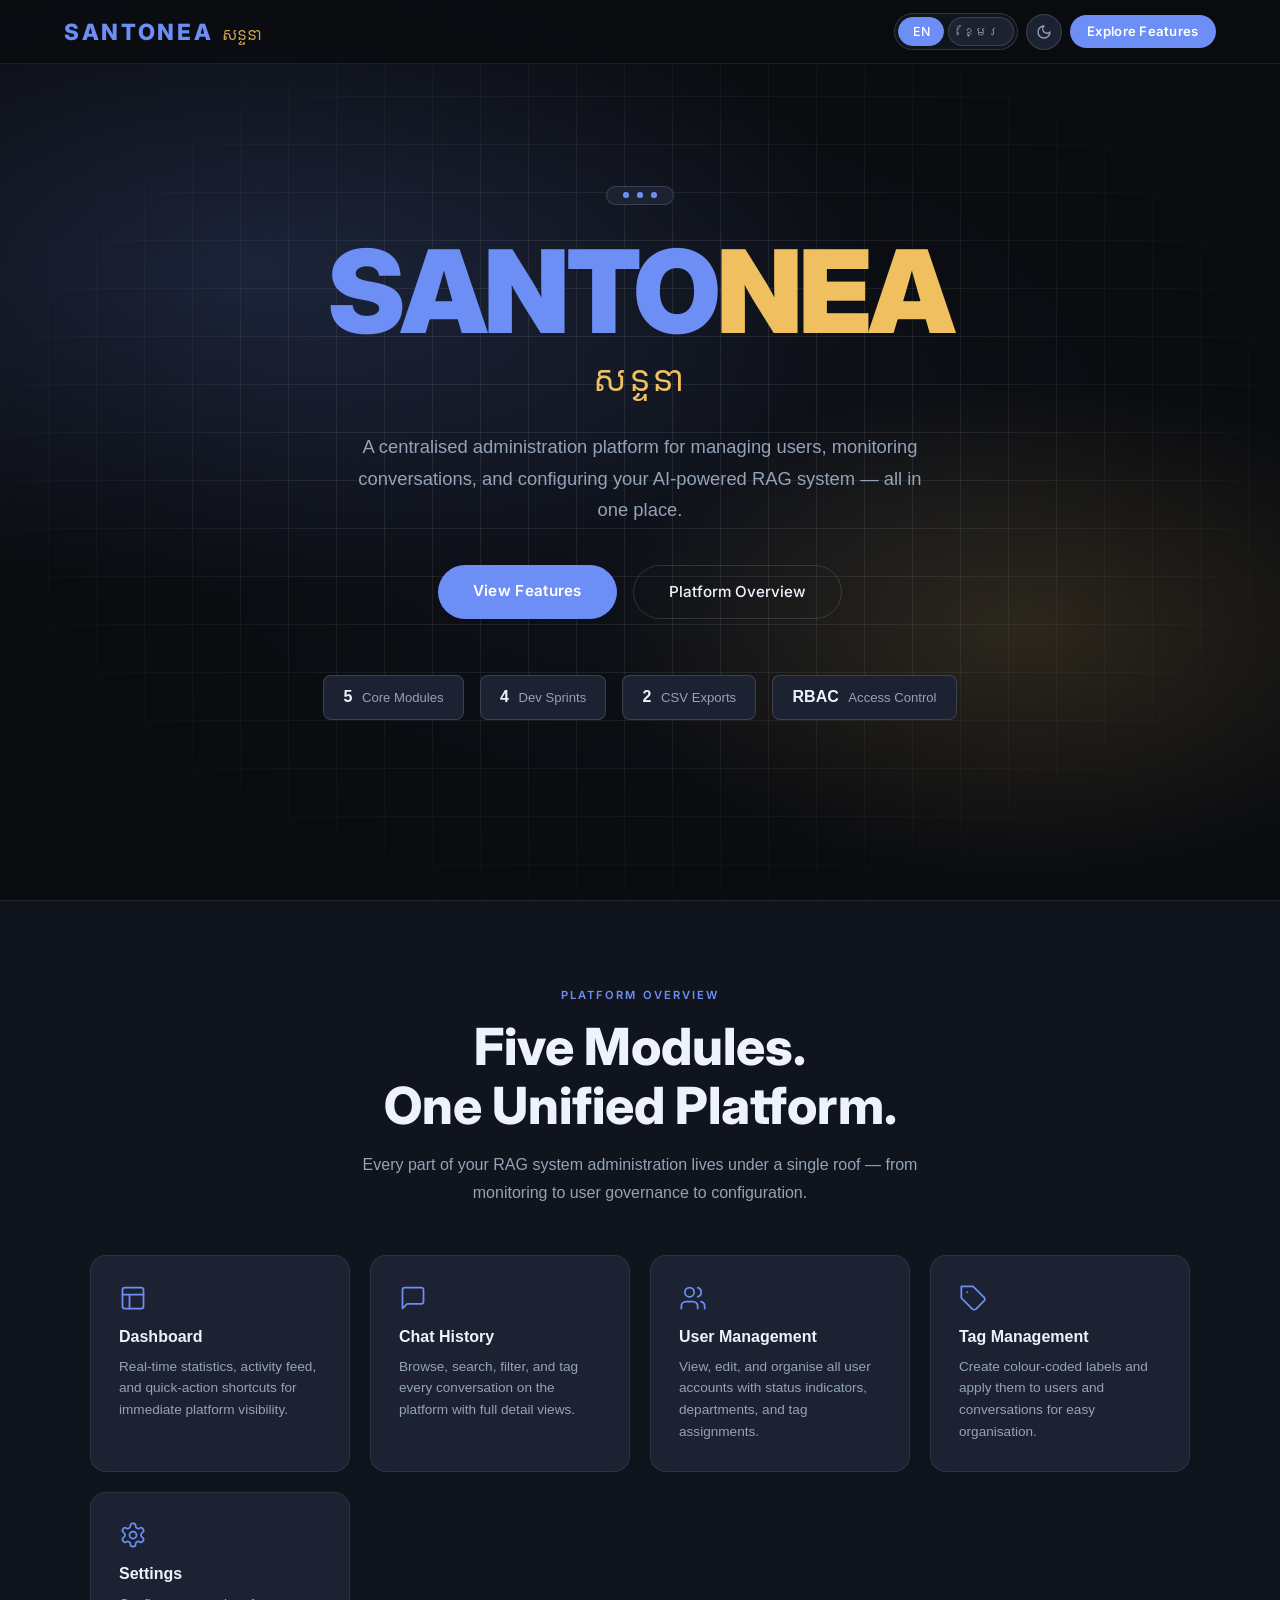
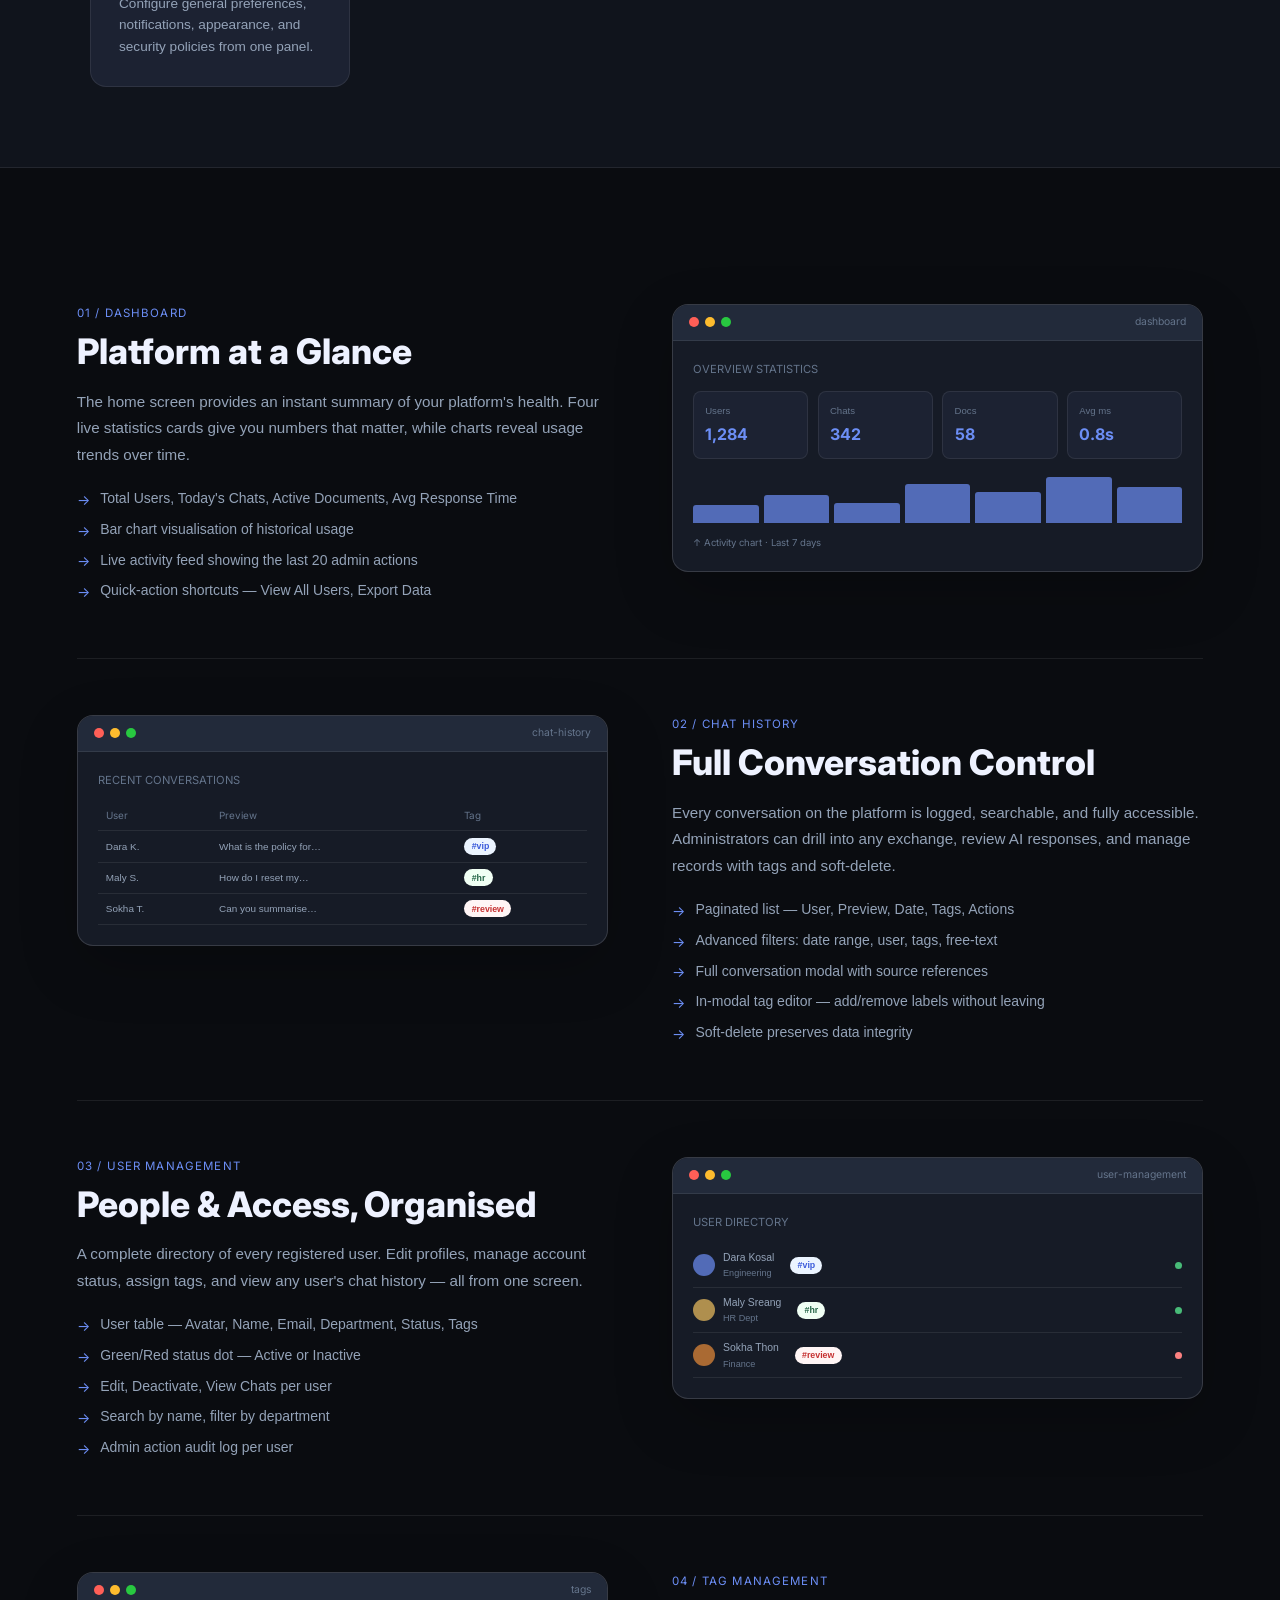
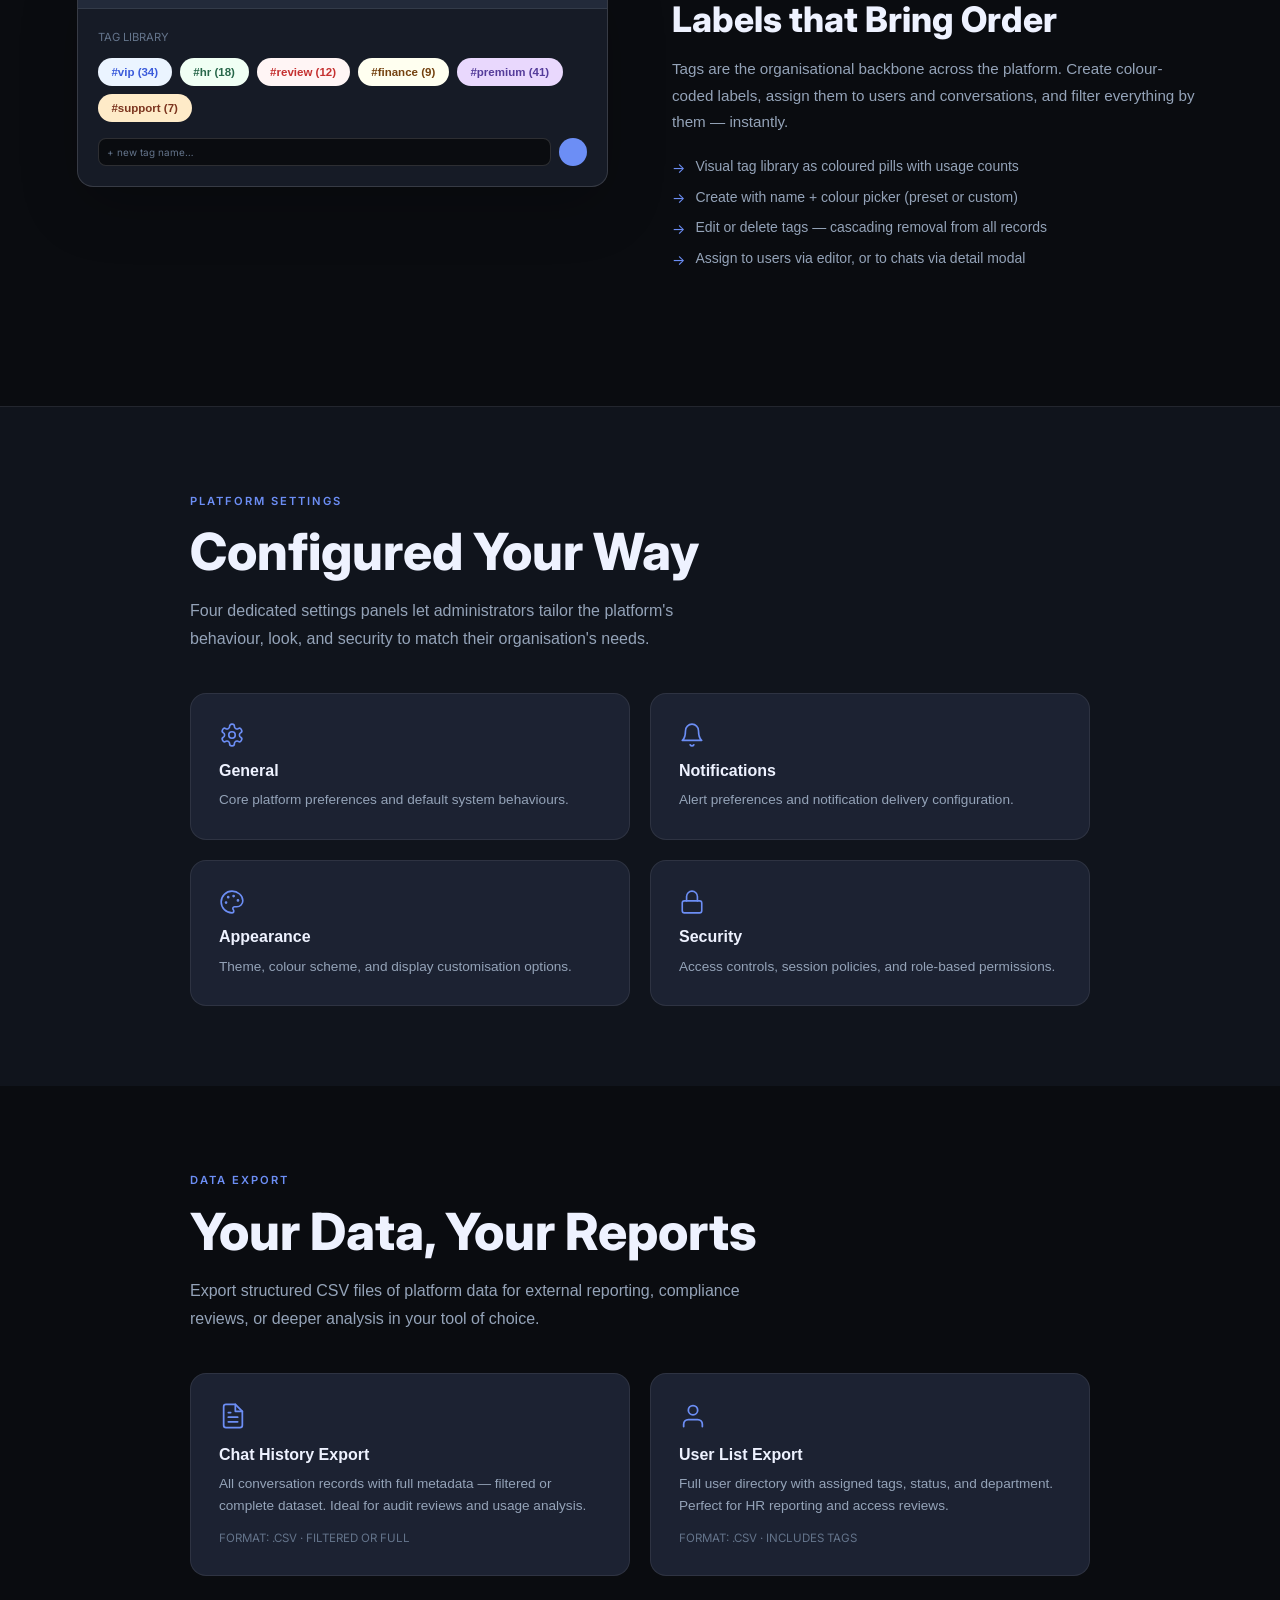
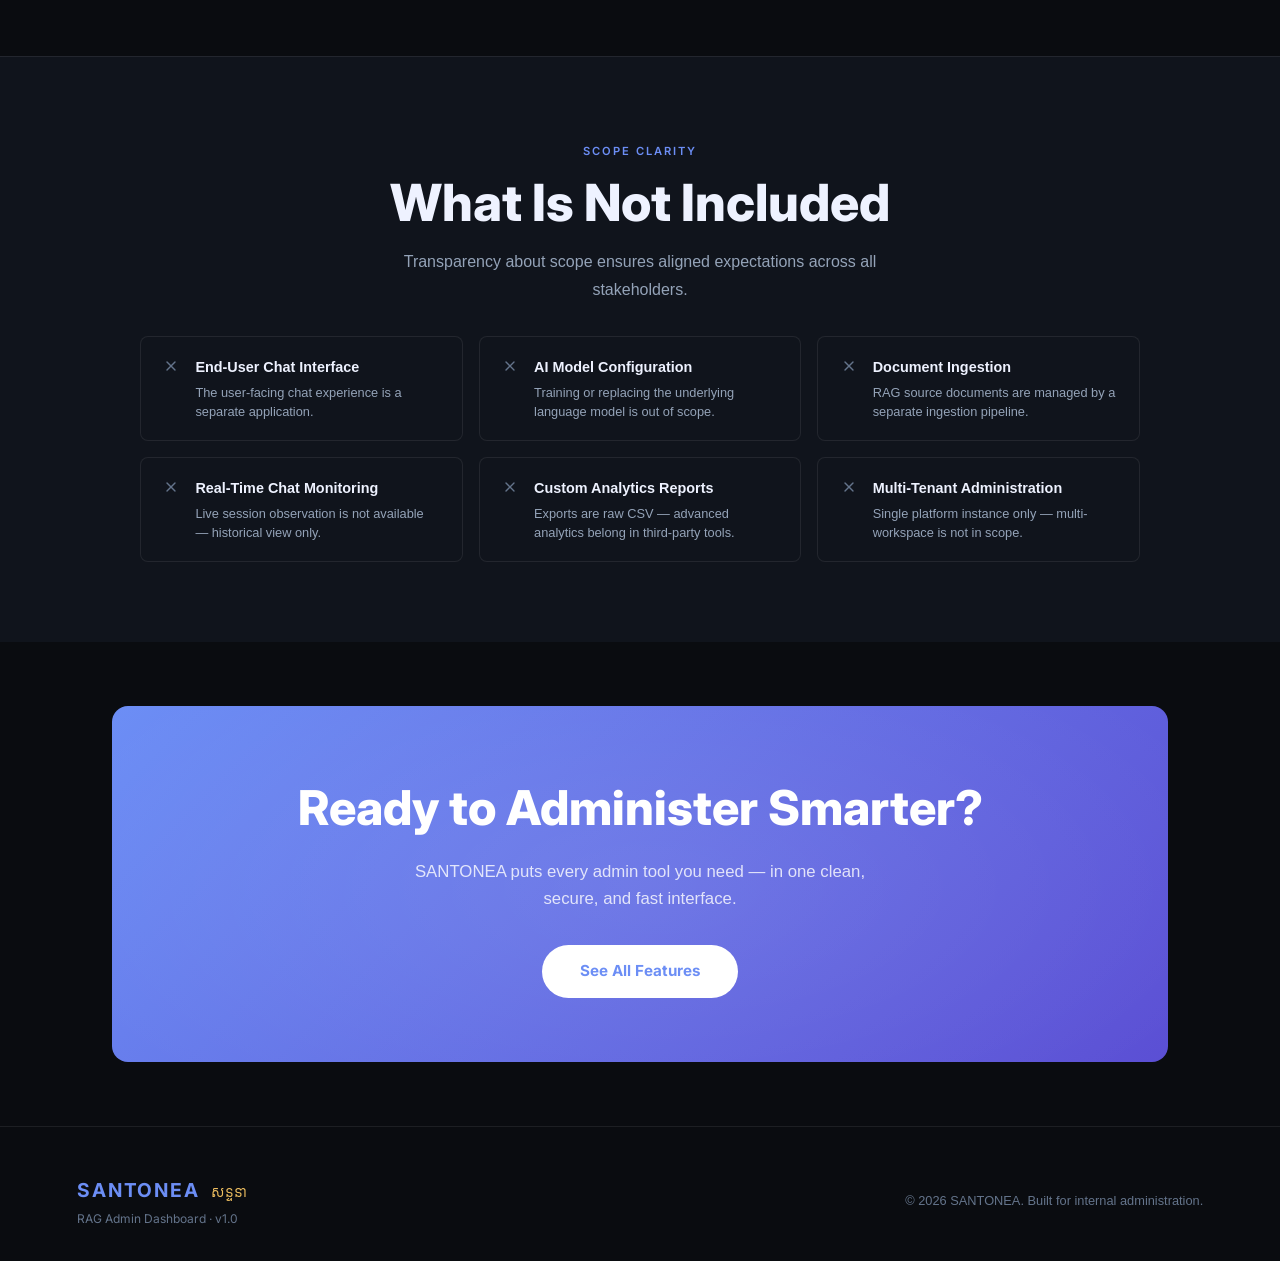
==== commit c06c0e22: "Update hero section badges and version display" ====
--- a/index.html
+++ b/index.html
@@ -58,8 +58,8 @@
   <div class="hero-inner">
     <div class="hero-badge">
       <span style="display:inline-flex;align-items:center;color:var(--accent);"><svg xmlns="http://www.w3.org/2000/svg" width="14" height="14" viewBox="0 0 24 24" fill="none" stroke="currentColor" stroke-width="2" stroke-linecap="round" stroke-linejoin="round"><circle cx="12" cy="12" r="1"/><path d="M20.2 20.2c2.04-2.03.02-7.36-4.5-11.9-4.54-4.52-9.87-6.54-11.9-4.5-2.04 2.03-.02 7.36 4.5 11.9 4.54 4.52 9.87 6.54 11.9 4.5Z"/><path d="M15.7 15.7c4.52-4.54 6.54-9.87 4.5-11.9-2.03-2.04-7.36-.02-11.9 4.5-4.52 4.54-6.54 9.87-4.5 11.9 2.03 2.04 7.36.02 11.9-4.5Z"/></svg></span>
-      <span class="en">RAG Admin Platform · Version 1.0</span>
-      <span class="km">វេទិកា RAG Admin · កំណែ ១.០</span>
+      <span style="display:inline-flex;align-items:center;color:var(--accent);"><svg xmlns="http://www.w3.org/2000/svg" width="14" height="14" viewBox="0 0 24 24" fill="none" stroke="currentColor" stroke-width="2" stroke-linecap="round" stroke-linejoin="round"><circle cx="12" cy="12" r="1"/><path d="M20.2 20.2c2.04-2.03.02-7.36-4.5-11.9-4.54-4.52-9.87-6.54-11.9-4.5-2.04 2.03-.02 7.36 4.5 11.9 4.54 4.52 9.87 6.54 11.9 4.5Z"/><path d="M15.7 15.7c4.52-4.54 6.54-9.87 4.5-11.9-2.03-2.04-7.36-.02-11.9 4.5-4.52 4.54-6.54 9.87-4.5 11.9 2.03 2.04 7.36.02 11.9-4.5Z"/></svg></span>
+      <span style="display:inline-flex;align-items:center;color:var(--accent);"><svg xmlns="http://www.w3.org/2000/svg" width="14" height="14" viewBox="0 0 24 24" fill="none" stroke="currentColor" stroke-width="2" stroke-linecap="round" stroke-linejoin="round"><circle cx="12" cy="12" r="1"/><path d="M20.2 20.2c2.04-2.03.02-7.36-4.5-11.9-4.54-4.52-9.87-6.54-11.9-4.5-2.04 2.03-.02 7.36 4.5 11.9 4.54 4.52 9.87 6.54 11.9 4.5Z"/><path d="M15.7 15.7c4.52-4.54 6.54-9.87 4.5-11.9-2.03-2.04-7.36-.02-11.9 4.5-4.52 4.54-6.54 9.87-4.5 11.9 2.03 2.04 7.36.02 11.9-4.5Z"/></svg></span>
     </div>
 
     <h1 class="hero-title">
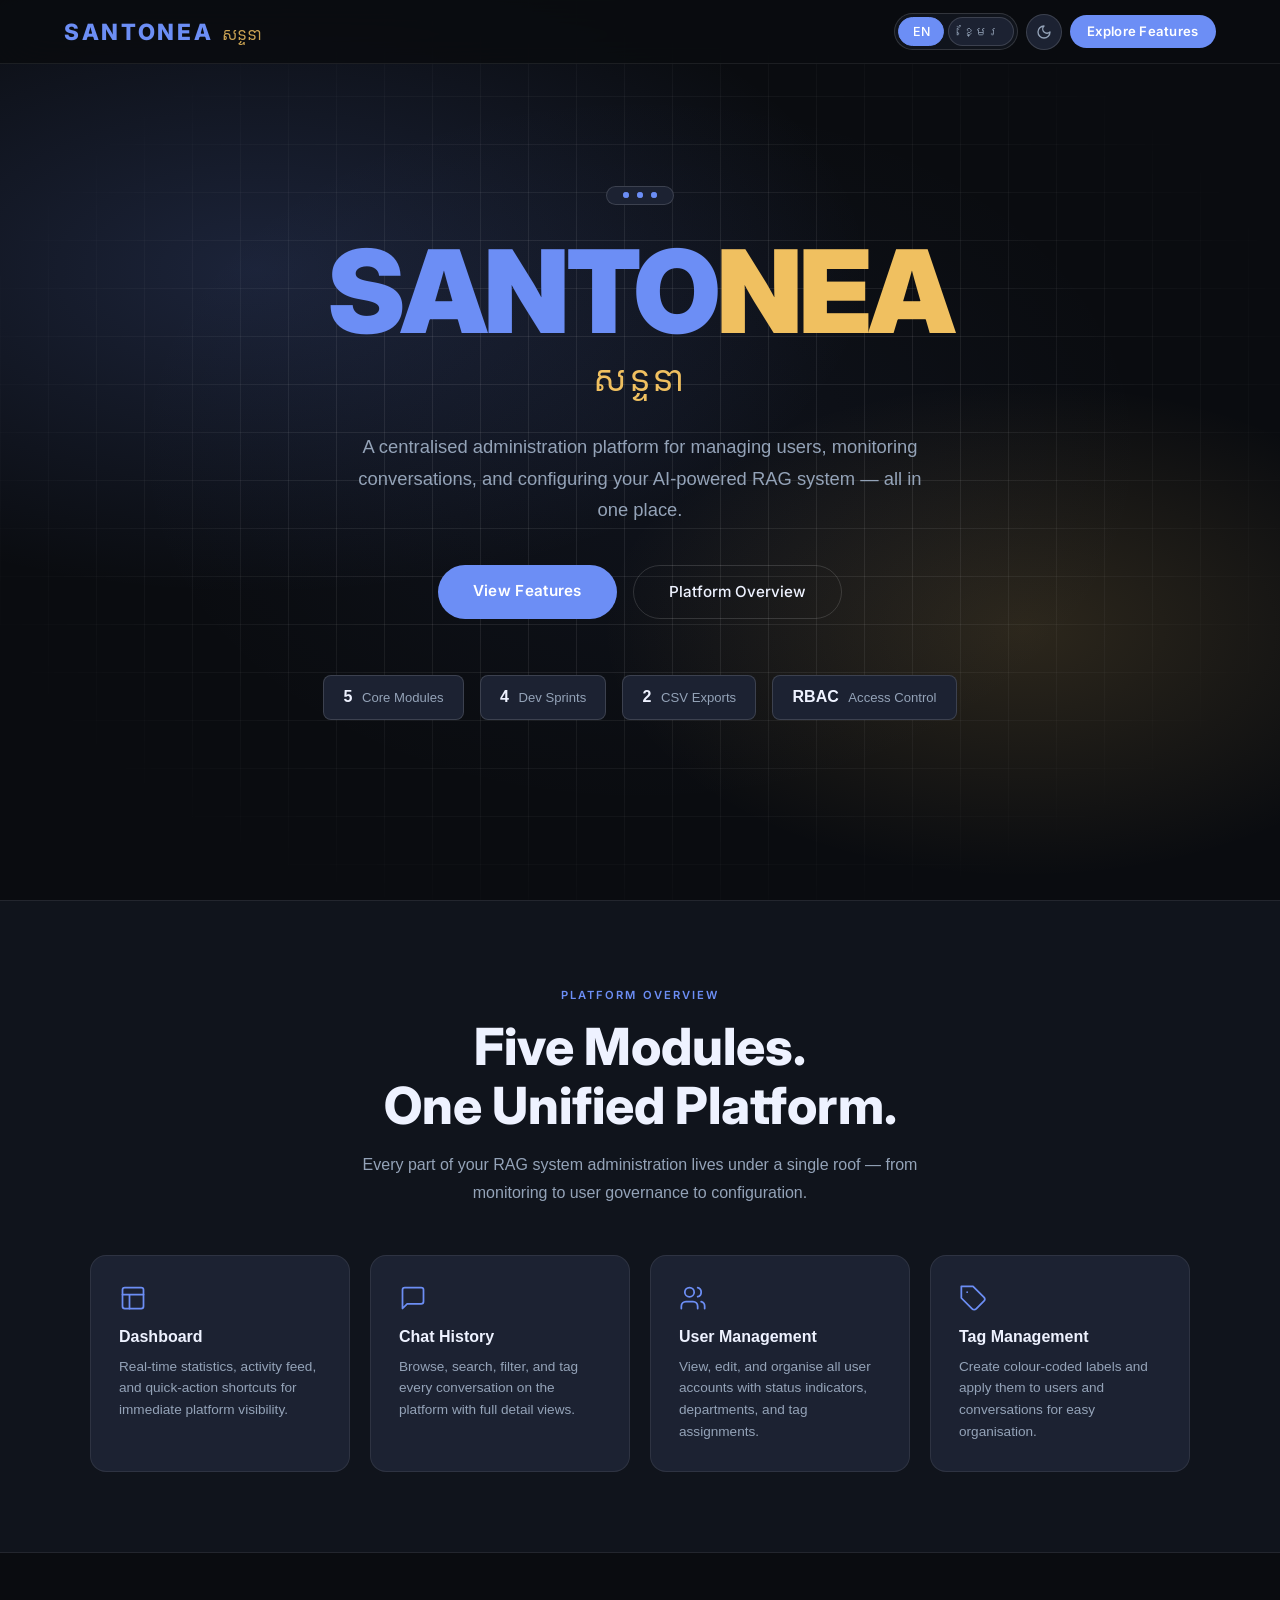
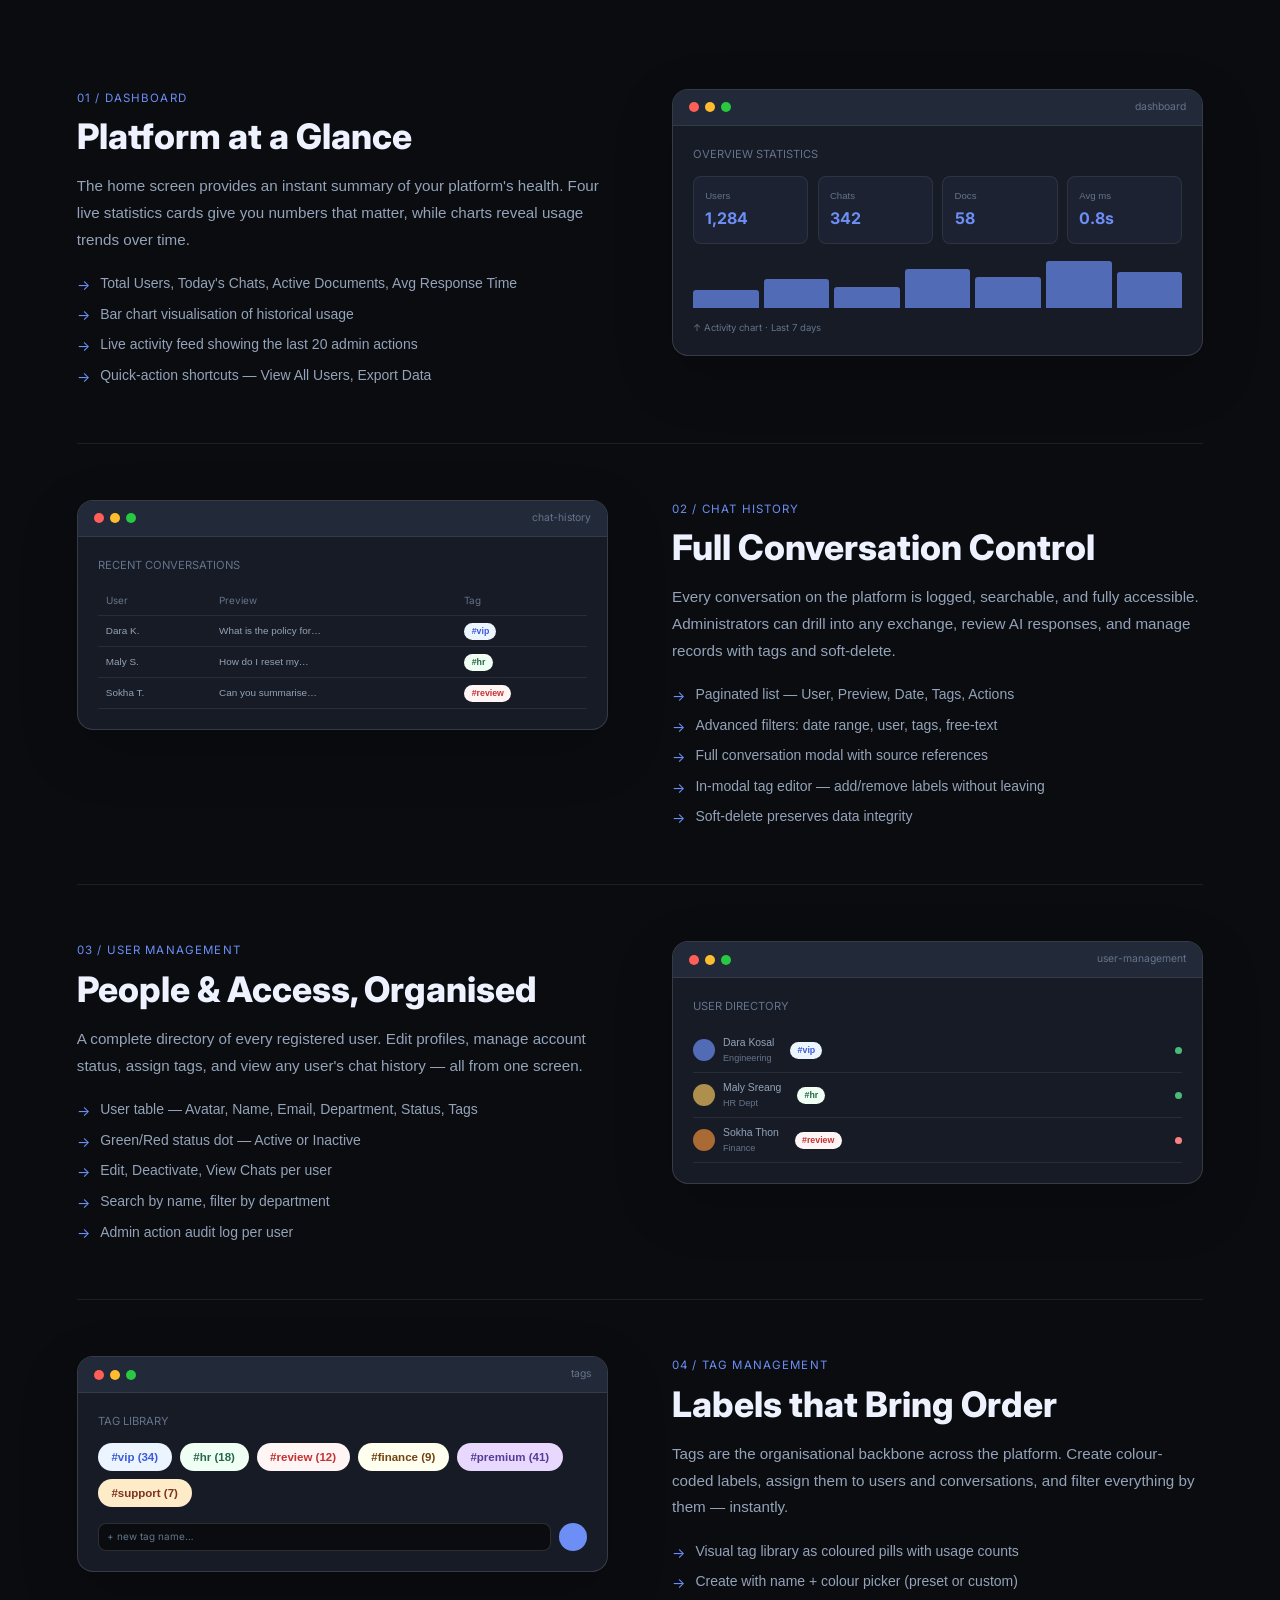
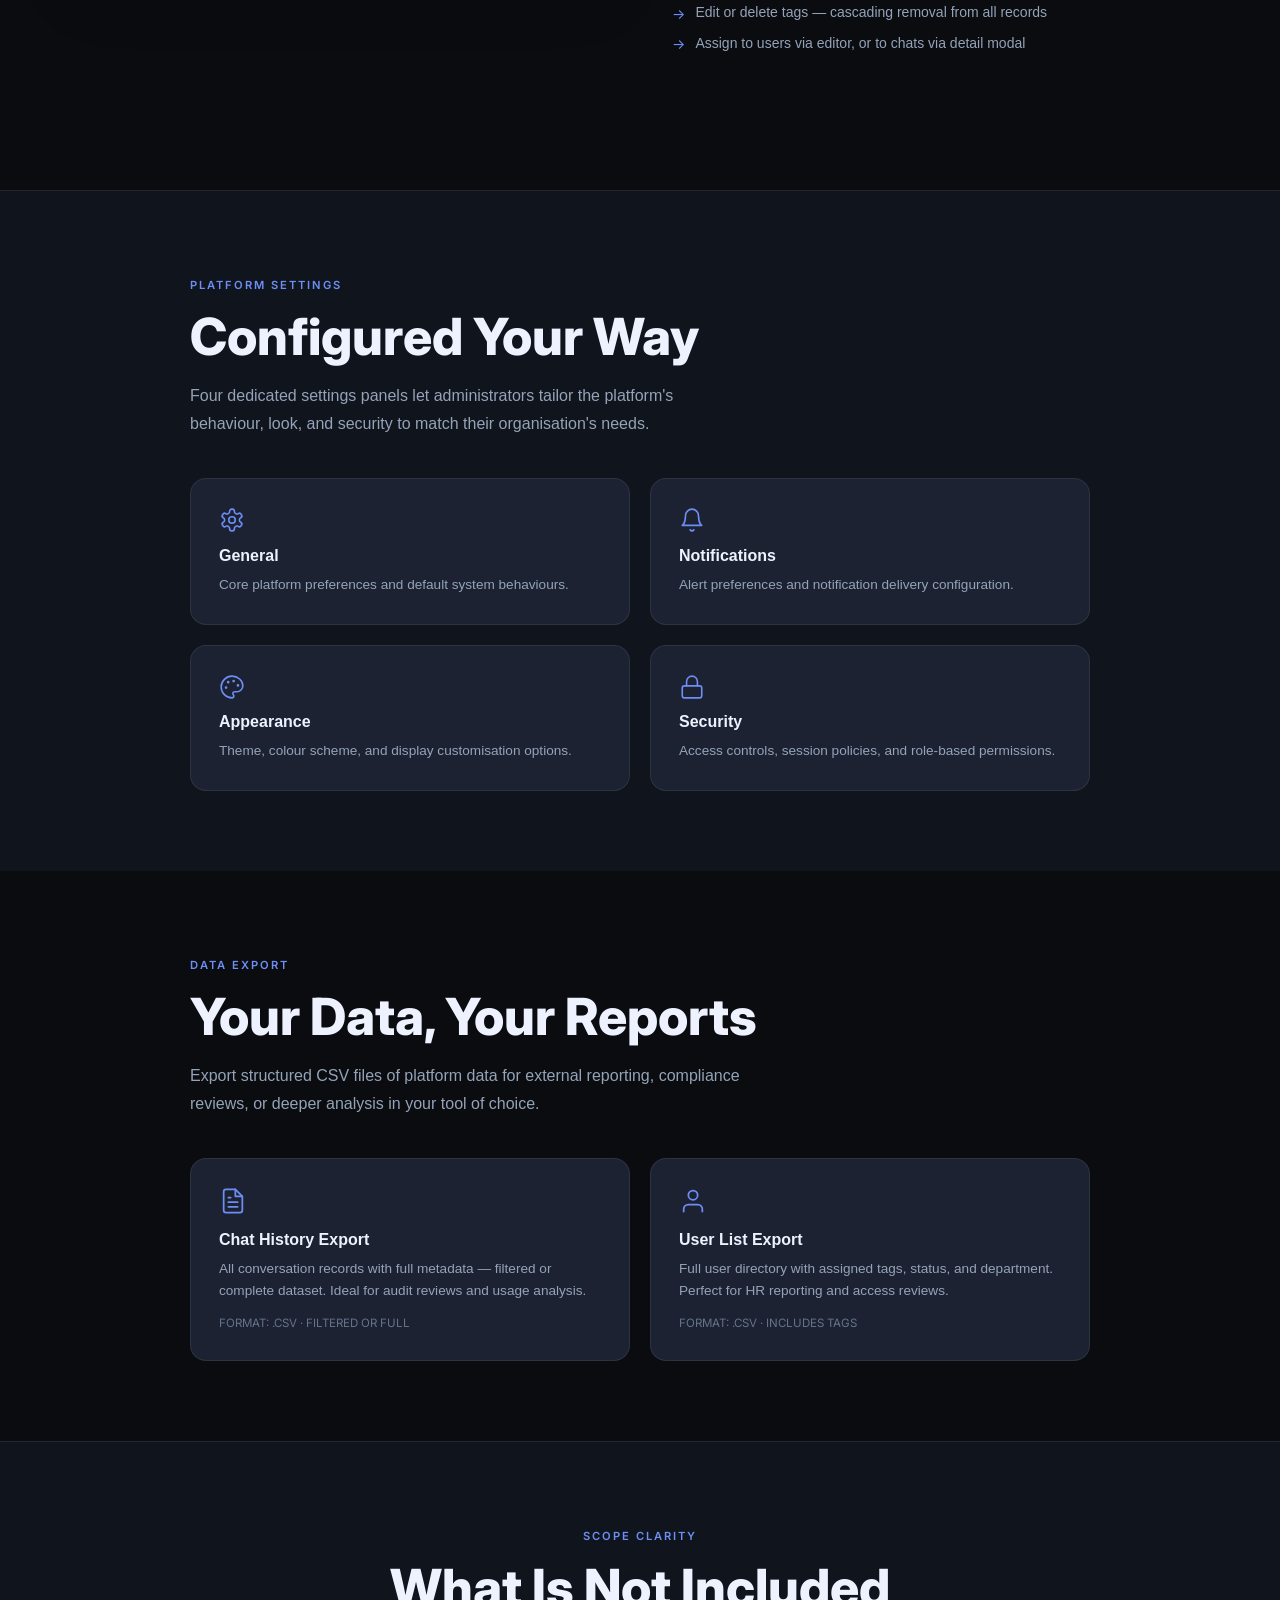
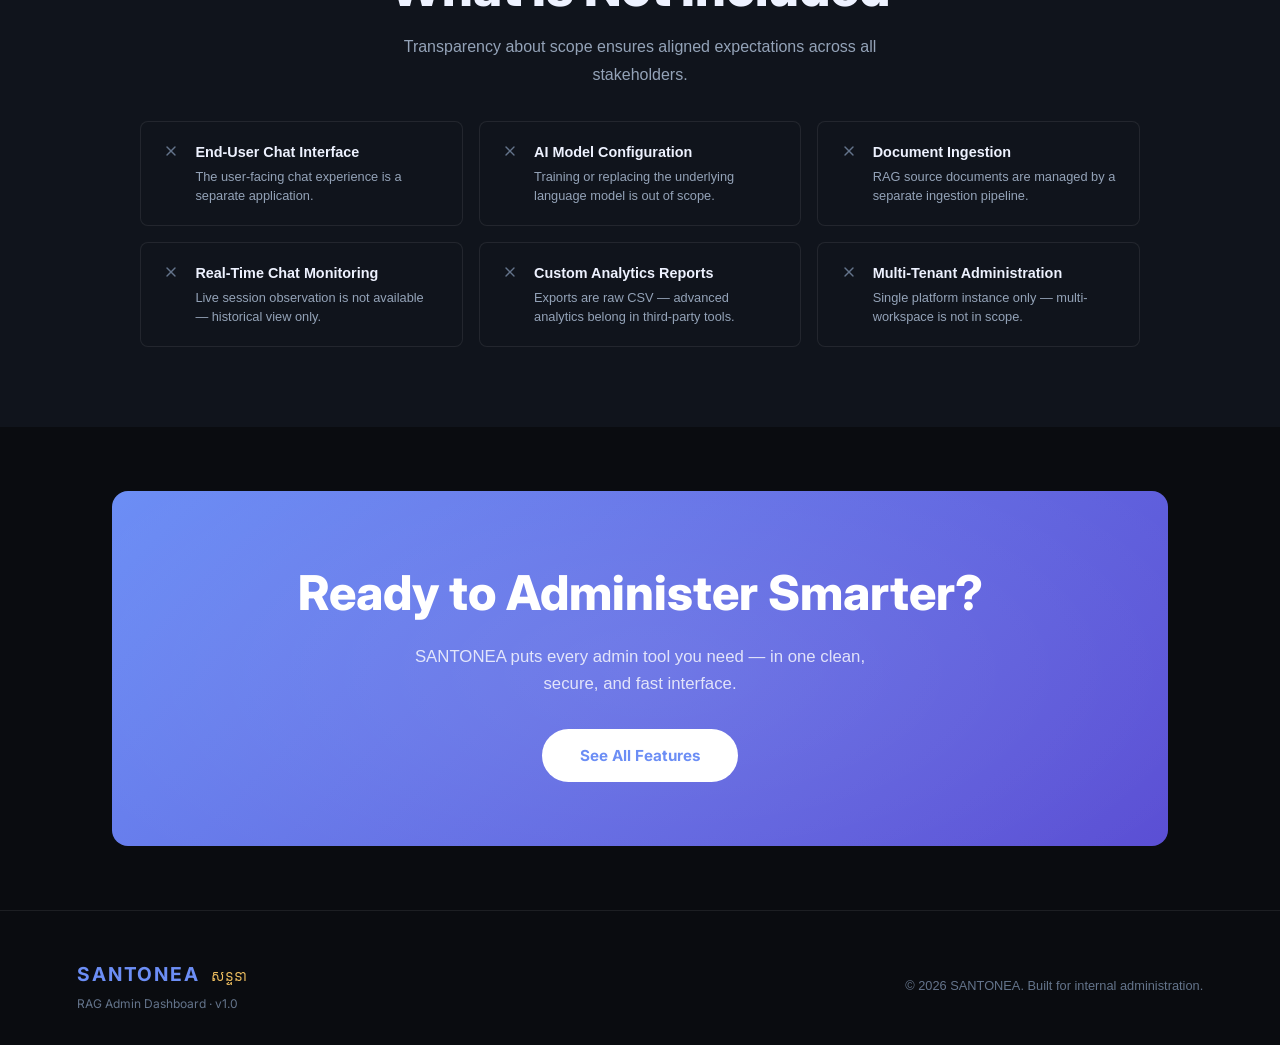
==== commit 11bd4123: "Remove unused settings card from overview section" ====
--- a/index.html
+++ b/index.html
@@ -146,11 +146,6 @@
       <div class="ov-title"><span class="en">Tag Management</span><span class="km">ការគ្រប់គ្រងស្លាក</span></div>
       <div class="ov-desc"><span class="en">Create colour-coded labels and apply them to users and conversations for easy organisation.</span><span class="km">បង្កើតស្លាកពណ៌ និងអនុវត្តវាចំពោះអ្នកប្រើ និងការសន្ទនា។</span></div>
     </div>
-    <div class="ov-card">
-      <div class="ov-icon"><svg xmlns="http://www.w3.org/2000/svg" width="28" height="28" viewBox="0 0 24 24" fill="none" stroke="var(--accent)" stroke-width="1.5" stroke-linecap="round" stroke-linejoin="round"><path d="M12.22 2h-.44a2 2 0 0 0-2 2v.18a2 2 0 0 1-1 1.73l-.43.25a2 2 0 0 1-2 0l-.15-.08a2 2 0 0 0-2.73.73l-.22.38a2 2 0 0 0 .73 2.73l.15.1a2 2 0 0 1 1 1.72v.51a2 2 0 0 1-1 1.74l-.15.09a2 2 0 0 0-.73 2.73l.22.38a2 2 0 0 0 2.73.73l.15-.08a2 2 0 0 1 2 0l.43.25a2 2 0 0 1 1 1.73V20a2 2 0 0 0 2 2h.44a2 2 0 0 0 2-2v-.18a2 2 0 0 1 1-1.73l.43-.25a2 2 0 0 1 2 0l.15.08a2 2 0 0 0 2.73-.73l.22-.39a2 2 0 0 0-.73-2.73l-.15-.08a2 2 0 0 1-1-1.74v-.5a2 2 0 0 1 1-1.74l.15-.09a2 2 0 0 0 .73-2.73l-.22-.38a2 2 0 0 0-2.73-.73l-.15.08a2 2 0 0 1-2 0l-.43-.25a2 2 0 0 1-1-1.73V4a2 2 0 0 0-2-2z"/><circle cx="12" cy="12" r="3"/></svg></div>
-      <div class="ov-title"><span class="en">Settings</span><span class="km">ការកំណត់</span></div>
-      <div class="ov-desc"><span class="en">Configure general preferences, notifications, appearance, and security policies from one panel.</span><span class="km">កំណត់ការចូលចិត្ត ការជូនដំណឹង រូបរាង និងគោលការណ៍សុវត្ថិភាព។</span></div>
-    </div>
   </div>
 </section>
 
